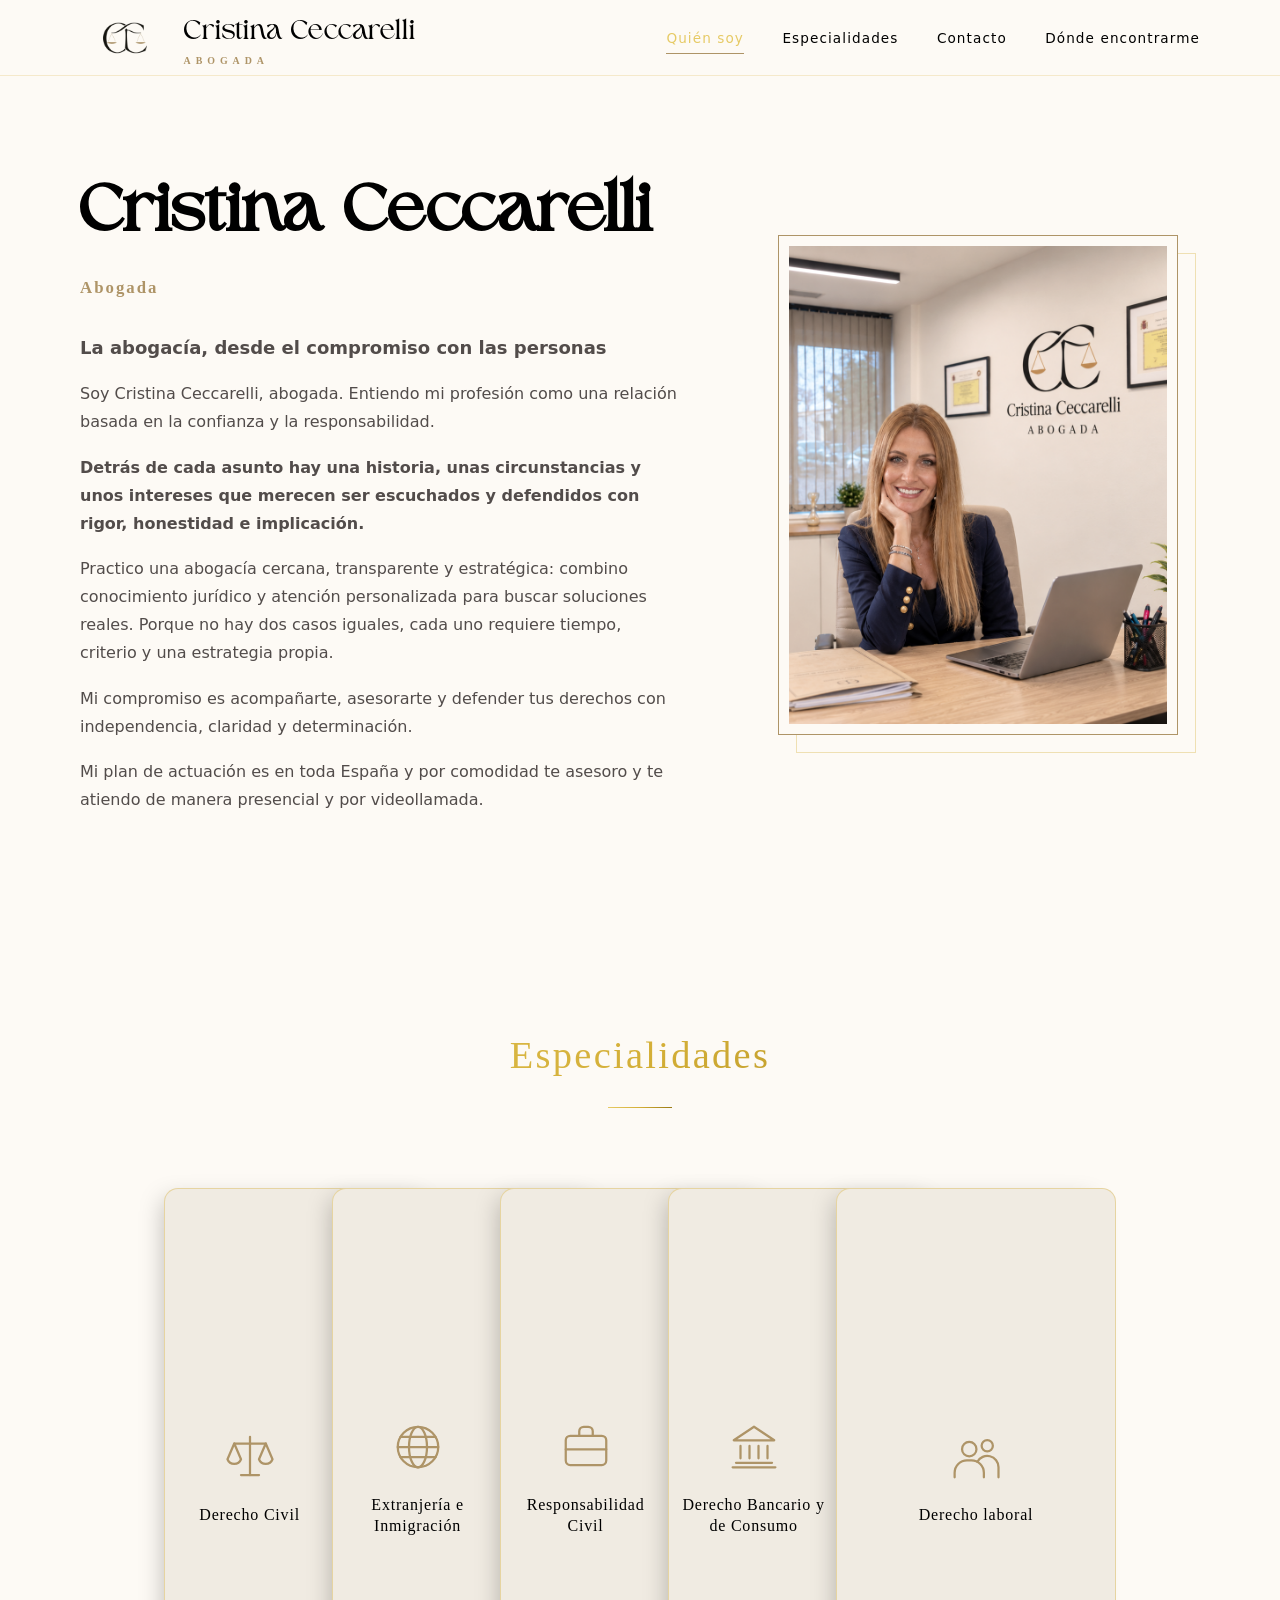
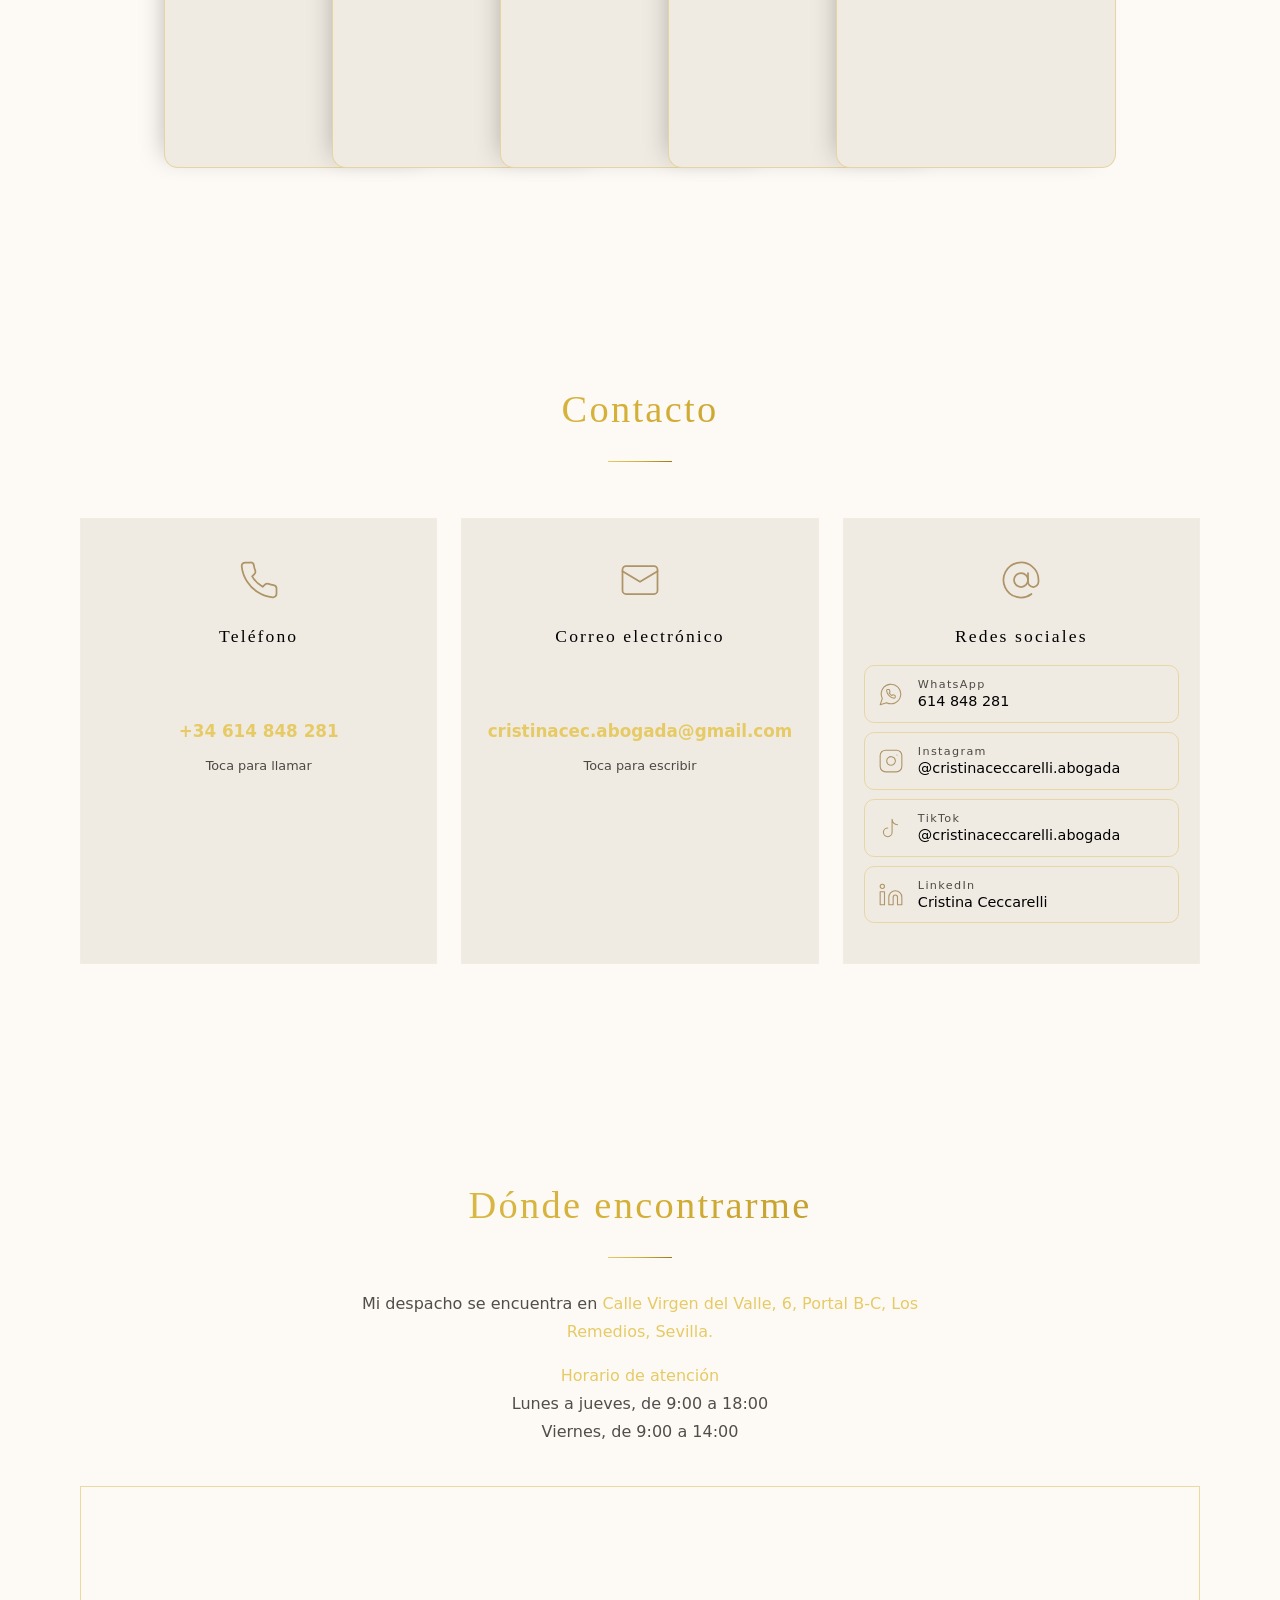
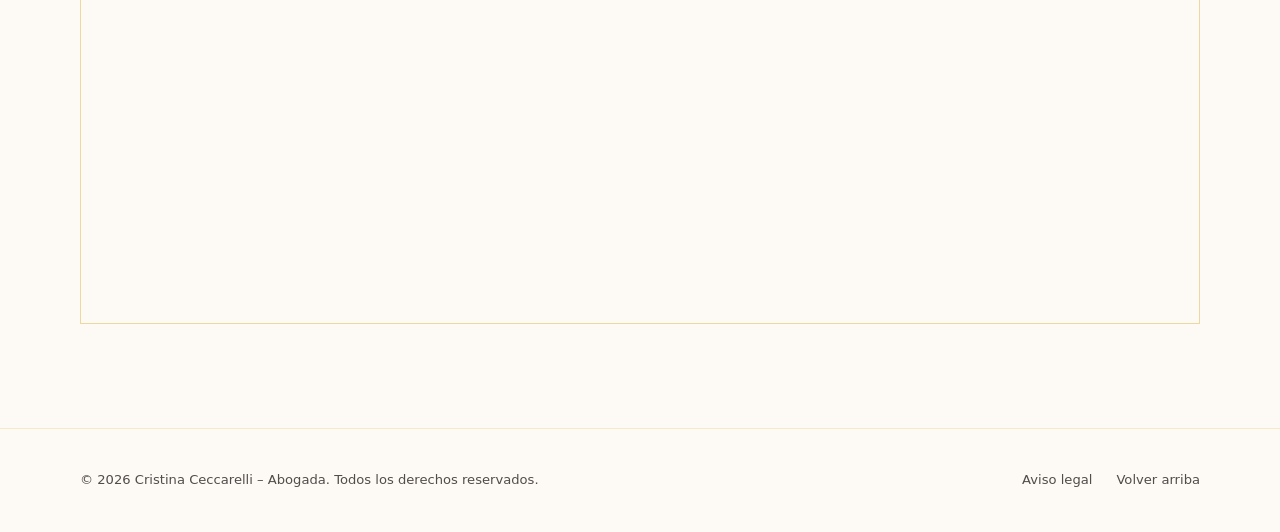
==== index.html @ 21a1201d "Update print statement from 'Hello' to 'Goodbye'" ====
<!DOCTYPE html>
<html lang="es">
<head>
  <meta charset="UTF-8">
  <meta name="viewport" content="width=device-width, initial-scale=1">

  <!-- ==========================================================
       SEGURIDAD
       La CSP va lo primero para que se aplique a todo lo que carga después.
       IMPORTANTE: las etiquetas <meta> solo admiten parte de las protecciones.
       X-Content-Type-Options y X-Frame-Options / frame-ancestors NO funcionan
       como <meta>: se aplican de verdad en el archivo "_headers" (servidor).
       ========================================================== -->
  <meta http-equiv="Content-Security-Policy" content="default-src 'self'; script-src 'self'; style-src 'self' https://fonts.googleapis.com; font-src 'self' https://fonts.gstatic.com; img-src 'self' data:; frame-src https://www.google.com https://maps.google.com; connect-src 'self'; object-src 'none'; base-uri 'self'; form-action 'none'; upgrade-insecure-requests">
  <meta name="referrer" content="strict-origin-when-cross-origin">
  <meta http-equiv="X-Content-Type-Options" content="nosniff"><!-- solo orientativo; el efecto real está en _headers -->

  <!-- ==========================================================
       SEO BÁSICO
       ========================================================== -->
  <title>Abogada en Sevilla (Los Remedios) | Cristina Ceccarelli</title>
  <meta name="description" content="Abogada en Los Remedios, Sevilla. Derecho civil, regulación y despidos. Atención cercana y rigurosa. Pide tu primera consulta por teléfono o correo.">
  <meta name="keywords" content="abogada Sevilla, abogada Los Remedios, abogada despidos Sevilla, abogada derecho civil Sevilla, despido improcedente Sevilla, herencias Sevilla, regulación, Cristina Ceccarelli">
  <meta name="author" content="Cristina Ceccarelli">
  <meta name="robots" content="index, follow, max-image-preview:large, max-snippet:-1">
  <meta name="theme-color" content="#0D0D0D">

  <!-- URL canónica y idioma -->
  <link rel="canonical" href="https://ceccarelliabogada.com/">
  <link rel="alternate" hreflang="es-ES" href="https://ceccarelliabogada.com/">
  <link rel="alternate" hreflang="x-default" href="https://ceccarelliabogada.com/">

  <!-- SEO local (Google los ignora en gran parte, pero otros buscadores los leen) -->
  <meta name="geo.region" content="ES-AN">
  <meta name="geo.placename" content="Sevilla">

  <!-- ==========================================================
       OPEN GRAPH (WhatsApp, Facebook, LinkedIn) Y TWITTER/X
       Imagen recomendada: 1200 x 630 px en /images/og-cristina.jpg
       ========================================================== -->
  <meta property="og:type" content="website">
  <meta property="og:locale" content="es_ES">
  <meta property="og:site_name" content="Cristina Ceccarelli - Abogada">
  <meta property="og:title" content="Cristina Ceccarelli · Abogada en Sevilla">
  <meta property="og:description" content="Derecho civil, regulación y despidos en Los Remedios, Sevilla. Atención cercana y rigurosa.">
  <meta property="og:url" content="https://ceccarelliabogada.com/">
  <meta property="og:image" content="https://ceccarelliabogada.com/images/og-cristina.jpg">
  <meta property="og:image:width" content="1200">
  <meta property="og:image:height" content="630">
  <meta property="og:image:alt" content="Cristina Ceccarelli, abogada en Sevilla">
  <meta name="twitter:card" content="summary_large_image">
  <meta name="twitter:title" content="Cristina Ceccarelli · Abogada en Sevilla">
  <meta name="twitter:description" content="Derecho civil, regulación y despidos en Los Remedios, Sevilla.">
  <meta name="twitter:image" content="https://ceccarelliabogada.com/images/og-cristina.jpg">

  <!-- ==========================================================
       FAVICON (Google pide un icono cuyo tamaño sea múltiplo de 48 px)
       ========================================================== -->
  <link rel="icon" href="/favicon.ico" sizes="48x48">
  <link rel="icon" href="/favicon.svg" type="image/svg+xml">
  <link rel="apple-touch-icon" href="/apple-touch-icon.png">
  <link href="https://fonts.googleapis.com/css2?family=Cinzel:wght@400;500&display=swap" rel="stylesheet">

  <!-- ==========================================================
       DATOS ESTRUCTURADOS SCHEMA.ORG (JSON-LD)
       ✏️ Sustituye los valores marcados con [ ] y revisa teléfono, email y horario.
       Los datos deben coincidir EXACTAMENTE con la web y con Google Business Profile.
       ========================================================== -->
  <script type="application/ld+json">
  {
    "@context": "https://schema.org",
    "@type": ["Attorney", "LegalService"],
    "@id": "https://ceccarelliabogada.com/#abogada",
    "name": "Cristina Ceccarelli - Abogada",
    "alternateName": "Cristina Ceccarelli Abogada",
    "url": "https://ceccarelliabogada.com/",
    "logo": "https://ceccarelliabogada.com/images/logo-balanza.png",
    "image": "https://ceccarelliabogada.com/images/foto-cristina.png",
    "description": "Despacho de abogada en Los Remedios (Sevilla) especializado en derecho civil, regulación y despidos.",
    "telephone": "+34614848281",
    "email": "cristinacec.abogada@gmail.com",
    "address": {
      "@type": "PostalAddress",
      "streetAddress": "Calle Virgen del Valle, 6, Portal B-C",
      "addressLocality": "Sevilla",
      "addressRegion": "Andalucía",
      "postalCode": "41011",
      "addressCountry": "ES"
    },
    "hasMap": "https://www.google.com/maps?q=Los+Remedios,+Sevilla,+Espa%C3%B1a",
    "areaServed": [
      { "@type": "City", "name": "Sevilla" },
      { "@type": "AdministrativeArea", "name": "Provincia de Sevilla" }
    ],
    "availableLanguage": ["es"],
    "knowsAbout": ["Derecho civil", "Regulación", "Despidos"],
    "openingHoursSpecification": [
  {
    "@type": "OpeningHoursSpecification",
    "dayOfWeek": [
      "Monday", "Tuesday", "Wednesday", "Thursday"
    ],
    "opens": "09:00",
    "closes": "18:00"
  },
  {
    "@type": "OpeningHoursSpecification",
    "dayOfWeek": "Friday",
    "opens": "09:00",
    "closes": "14:00"
  }
],
    "hasOfferCatalog": {
      "@type": "OfferCatalog",
      "name": "Áreas de práctica",
      "itemListElement": [
        {
          "@type": "Offer",
          "itemOffered": {
            "@type": "Service",
            "name": "Derecho civil",
            "description": "Contratos, herencias y testamentos, arrendamientos, reclamación de deudas, comunidades de propietarios y responsabilidad civil."
          }
        },
        {
          "@type": "Offer",
          "itemOffered": {
            "@type": "Service",
            "name": "Regulación",
            "description": "Cumplimiento normativo, protección de datos, licencias y autorizaciones, recursos contra sanciones y procedimientos administrativos."
          }
        },
        {
          "@type": "Offer",
          "itemOffered": {
            "@type": "Service",
            "name": "Despidos",
            "description": "Revisión de cartas de despido, despidos improcedentes, nulos y objetivos, cálculo de indemnizaciones y defensa ante el juzgado de lo social."
          }
        }
      ]
    }
  }
  </script>

  <!-- ==========================================================
       FUENTES Y ESTILOS
       ========================================================== -->
  <link rel="preconnect" href="https://fonts.googleapis.com">
  <link rel="preconnect" href="https://fonts.gstatic.com" crossorigin>
  <link href="https://fonts.googleapis.com/css2?family=Cinzel:wght@500;600&family=Great+Vibes&family=Montserrat:wght@300;400;500;600&display=swap" rel="stylesheet">
  <link rel="stylesheet" href="styles.css">
</head>

<body>

  <!-- ==========================================================
       HEADER / NAVEGACIÓN
       ========================================================== -->
  <header class="site-header">
    <div class="container header-inner">
      <a href="#quien-soy" class="brand" aria-label="Cristina Ceccarelli, abogada. Ir al inicio">
        <!-- LOGO: sustituye images/logo-balanza.png por tu archivo -->
        <img class="brand-logo" src="images/logo-balanza.png" alt="">
        <span class="brand-text">
          <span class="brand-name">Cristina Ceccarelli</span>
          <span class="brand-role">ABOGADA</span>
        </span>
      </a>

      <button class="nav-toggle" id="navToggle" aria-label="Abrir menú" aria-expanded="false" aria-controls="mainNav">
        <span></span><span></span><span></span>
      </button>

      <nav class="main-nav" id="mainNav" aria-label="Navegación principal">
        <ul class="nav-list">
          <li><a href="#quien-soy">Quién soy</a></li>
          <li><a href="#especialidades">Especialidades</a></li>
          <li><a href="#contacto">Contacto</a></li>
          <li><a href="#donde-encontrarme">Dónde encontrarme</a></li>
        </ul>
      </nav>
    </div>
  </header>

  <main>

    <!-- ==========================================================
        SECCIÓN 1 · QUIÉN SOY
        Edita los textos dentro de los <p>.
        ========================================================== -->
    <section id="quien-soy">
      <div class="container about-grid">
        <div class="about-text">
          <h1 class="signature-title">Cristina Ceccarelli</h1>
          <p class="lead">Abogada </p>

          <!-- ✏️ TEXTO DE PRESENTACIÓN (editable) -->
          <p>
        <p class="about-subtitle">
            La abogacía, desde el compromiso con las personas
        </p>
          <p>
        Soy Cristina Ceccarelli, abogada. Entiendo mi profesión como una relación basada en la confianza y la responsabilidad.
          </p>
          <p>
          <b><b>Detrás de cada asunto hay una historia, unas circunstancias y unos intereses que merecen ser escuchados y defendidos con rigor, honestidad e implicación.</b></b>
          </p>
          <p>
          Practico una abogacía cercana, transparente y estratégica: combino conocimiento jurídico y
          atención personalizada para buscar soluciones reales. Porque no hay dos casos iguales, cada uno requiere tiempo, criterio y una estrategia propia.
          </p>
          <p>
          Mi compromiso es acompañarte, asesorarte y defender tus derechos con independencia, claridad y determinación.
          </p>
          <p>
           Mi plan de actuación es en toda España y por comodidad te asesoro y te atiendo de manera presencial y por videollamada.
          </p>
        </div>

        <div class="about-photo">
          <div class="photo-frame">
            <!-- FOTO: sustituye images/foto-cristina.png por tu archivo -->
            <img src="images/foto-cristina.png" alt="Retrato de Cristina Ceccarelli, abogada">
          </div>
        </div>
      </div>
    </section>

    <!-- ==========================================================
SECCIÓN 2 · ESPECIALIDADES
Cada <div class="flip-card"> es una tarjeta.
Frente: título. Reverso: texto explicativo (editable).
========================================================== -->
    <section id="especialidades">
      <div class="container">
        <h2 class="section-title">Especialidades</h2>

        <div class="cards-grid">

          <!-- Tarjeta 1: DERECHO CIVIL -->
          <div class="flip-card" role="button" tabindex="0" aria-label="Derecho Civil y contractual. Pulsa para ver más información">
            <span class="flip-inner">
              <span class="flip-face flip-front">
                <!-- Icono: balanza -->
                <svg class="icon" viewBox="0 0 24 24" fill="none" stroke="currentColor" stroke-width="1" stroke-linecap="round" stroke-linejoin="round" aria-hidden="true">
                  <path d="M12 3v17"/>
                  <path d="M8 20h8"/>
                  <path d="M5 6h14"/>
                  <path d="M5 6 2 13a3.2 3.2 0 0 0 6 0z"/>
                  <path d="M19 6l-3 7a3.2 3.2 0 0 0 6 0z"/>
                </svg>
                <h3>Derecho Civil</h3>
                <span class="hint">Toca para ver más</span>
              </span>
              <span class="flip-face flip-back">
                <h3>Derecho civil y contractual</h3>
                <!-- ✏️ Texto editable -->
                <ul>
                  <li>Arrendamientos urbanos.</li>
                  <li>Reclamaciones de cantidad.</li>
                  <li>Incumplimientos contractuales.</li>
                  <li>Resolución y rescisión de contratos.</li>
                  <li>Negociación y resolución extrajudicial de conflictos.</li>
                  <li>Procedimientos judiciales civiles.</li>
                  <li>Sucesiones y herencias.</li>

                </ul>
              </span>
            </span>
          </div>

          <!-- Tarjeta 2: Derecho de Extranjería e Inmigración -->
          <div class="flip-card" role="button" tabindex="0" aria-label="Extranjería e Inmigración. Pulsa para ver más información">
            <span class="flip-inner">
              <span class="flip-face flip-front">
                <!-- Icono: globo del mundo -->
                <svg class="icon" viewBox="0 0 24 24" fill="none" stroke="currentColor" stroke-width="1" stroke-linecap="round" stroke-linejoin="round" aria-hidden="true">
                  <circle cx="12" cy="12" r="9"/>
                  <path d="M3 12h18"/>
                  <ellipse cx="12" cy="12" rx="4" ry="9"/>
                  <path d="M4.2 7.5h15.6"/><path d="M4.2 16.5h15.6"/>
                </svg>
                <h3>Extranjería e Inmigración</h3>
                <span class="hint">Toca para ver más</span>
              </span>
              <span class="flip-face flip-back">
                <h3>Extranjería e Inmigración</h3>
                <!-- ✏️ Texto editable -->
                <ul>
                  <li>Autorizaciones de residencia y trabajo.</li>
                  <li>Regularizaciones extraordinarias.</li>
                  <li>Arraigo social, sociolaboral y socioformativo.</li>
                  <li>Residencia de familiares de ciudadanos españoles.</li>
                  <li>Nacionalidad española.</li>
                  <li>Visados y estancias por estudios.</li>
                  <li>Residencia no lucrativa.</li>
                  <li>Nómadas digitales y profesionales altamente cualificados.</li>
                  <li>Recursos y procedimientos administrativos de extranjería.</li>
                </ul>
              </span>
            </span>
          </div>

          <!-- Tarjeta 3: 3. Responsabilidad Civil, Accidentes e Indemnizaciones -->
          <div class="flip-card" role="button" tabindex="0" aria-label="Responsabilidad Civil. Pulsa para ver más información">
            <span class="flip-inner">
              <span class="flip-face flip-front">
                <!-- Icono: maletín -->
                <svg class="icon" viewBox="0 0 24 24" fill="none" stroke="currentColor" stroke-width="1" stroke-linecap="round" stroke-linejoin="round" aria-hidden="true">
                  <rect x="3" y="7" width="18" height="13" rx="2"/>
                  <path d="M9 7V5a2 2 0 0 1 2-2h2a2 2 0 0 1 2 2v2"/><path d="M3 13h18"/>
                </svg>
                <h3>Responsabilidad Civil</h3>
                <span class="hint">Toca para ver más</span>
              </span>
              <span class="flip-face flip-back">
                <h3>Responsabilidad Civil</h3>
                <!-- ✏️ Texto editable -->
                <ul>
                  <li>Accidentes de tráfico.</li>
                  <li>Negligencias médicas.</li>
                  <li>Reclamaciones frente a compañías aseguradoras.</li>
                  <li>Indemnizaciones por lesiones temporales y secuelas.</li>
                  <li>Reclamaciones por daños y perjuicios.</li>
                  <li>Negociación con aseguradoras y procedimientos judiciales.</li>
                </ul>
              </span>
            </span>
          </div>

                    <!-- Tarjeta 4: Derecho Bancario y de Consumo -->
          <div class="flip-card" role="button" tabindex="0" aria-label="Derecho Bancario y de Consumo. Pulsa para ver más información">
            <span class="flip-inner">
              <span class="flip-face flip-front">
                <!-- Icono: parlamento -->
                <svg class="icon" viewBox="0 0 24 24" fill="none" stroke="currentColor" stroke-width="1" stroke-linecap="round" stroke-linejoin="round" aria-hidden="true">
                  <path d="M3 9l9-6 9 6z"/>
                  <path d="M6 11.5V17"/><path d="M10 11.5V17"/><path d="M14 11.5V17"/><path d="M18 11.5V17"/>
                  <path d="M4 19h16"/><path d="M2.5 21h19"/>
                </svg>
                <h3>Derecho Bancario y de Consumo</h3>
                <span class="hint">Toca para ver más</span>
              </span>
              <span class="flip-face flip-back">
                <h3>Derecho Bancario y de Consumo</h3>
                <!-- ✏️ Texto editable -->
                <ul>
                  <li>Cláusulas abusivas.</li>
                  <li>Cláusulas suelo.</li>
                  <li>Gastos hipotecarios.</li>
                  <li>Reclamaciones frente a entidades financieras.</li>
                  <li>Defensa de consumidores y usuarios.</li>
                  <li>Reclamaciones por productos y servicios bancarios.</li>
                </ul>
              </span>
            </span>
          </div>

                    <!-- Tarjeta 5: Derecho laboral -->
          <div class="flip-card" role="button" tabindex="0" aria-label="Derecho laboral. Pulsa para ver más información">
            <span class="flip-inner">
              <span class="flip-face flip-front">
                <!-- Icono: dos personas, una tras otra -->
                <svg class="icon" viewBox="0 0 24 24" fill="none" stroke="currentColor" stroke-width="1" stroke-linecap="round" stroke-linejoin="round" aria-hidden="true">
                  <circle cx="9" cy="8.5" r="3.2"/>
                  <path d="M2.5 21v-2a5.5 5.5 0 0 1 5.5-5.5h2a5.5 5.5 0 0 1 5.5 5.5v2"/>
                  <circle cx="17" cy="7" r="2.5"/>
                  <path d="M12.6 14.15A5 5 0 0 1 22 16.5V21"/>
                </svg>
                <h3>Derecho laboral</h3>
                <span class="hint">Toca para ver más</span>
              </span>
              <span class="flip-face flip-back">
                <h3>Derecho laboral</h3>
                <!-- ✏️ Texto editable -->
                <ul>
                <li>Despidos y extinciones contractuales.</li>
                <li>Reclamaciones de cantidad.</li>
                <li>Derechos y condiciones laborales.</li>
                <li>Conciliaciones y procedimientos judiciales laborales.</li>
                <li>Asesoramiento a trabajadores.</li>
                </ul>
              </span>
            </span>
          </div>

        </div>
      </div>
    </section>

    <!-- ==========================================================
        SECCIÓN 3 · CONTACTO
        ✏️ Cambia el teléfono en href="tel:..." y en el texto visible.
        ✏️ Cambia el correo en href="mailto:..." y en el texto visible.
        ✏️ Redes sociales: WhatsApp (wa.me/34 + número sin espacios), Instagram y LinkedIn.
        ========================================================== -->
    <section id="contacto">
      <div class="container">
        <h2 class="section-title">Contacto</h2>

        <div class="contact-grid">

          <a class="contact-card" href="tel:+34614848281">
            <svg class="icon" viewBox="0 0 24 24" fill="none" stroke="currentColor" stroke-width="1" stroke-linecap="round" stroke-linejoin="round" aria-hidden="true">
              <path d="M22 16.92v3a2 2 0 0 1-2.18 2 19.79 19.79 0 0 1-8.63-3.07 19.5 19.5 0 0 1-6-6 19.79 19.79 0 0 1-3.07-8.67A2 2 0 0 1 4.11 2h3a2 2 0 0 1 2 1.72c.13.96.36 1.9.7 2.81a2 2 0 0 1-.45 2.11L8.09 9.91a16 16 0 0 0 6 6l1.27-1.27a2 2 0 0 1 2.11-.45c.91.34 1.85.57 2.81.7A2 2 0 0 1 22 16.92z"/>
            </svg>
            <h3>Teléfono</h3>
            <br><br><span class="value"><b>+34 614 848 281</b></span>
            <span class="note">Toca para llamar</span>
          </a>

          <a class="contact-card" href="mailto:cristinacec.abogada@gmail.com">
            <svg class="icon" viewBox="0 0 24 24" fill="none" stroke="currentColor" stroke-width="1" stroke-linecap="round" stroke-linejoin="round" aria-hidden="true">
              <rect x="2" y="4" width="20" height="16" rx="2"/>
              <path d="m22 7-10 6L2 7"/>
            </svg>
            <h3>Correo electrónico</h3>
            <br><br><span class="value"><b><caption></caption>cristinacec.abogada@gmail.com</b></span>
            <span class="note">Toca para escribir</span>
          </a>

          <!-- Tarjeta 3: REDES SOCIALES (no es un <a> porque contiene varios enlaces) -->
          <div class="contact-card contact-card--social">
            <svg class="icon" viewBox="0 0 24 24" fill="none" stroke="currentColor" stroke-width="1" stroke-linecap="round" stroke-linejoin="round" aria-hidden="true">
              <circle cx="12" cy="12" r="4"/>
              <path d="M16 8v5a3 3 0 0 0 6 0v-1a10 10 0 1 0-4 8"/>
            </svg>
            <h3>Redes sociales</h3>

            <ul class="social-list">
              <!-- WhatsApp: abre la conversación directamente. ✏️ wa.me/34 + teléfono sin espacios ni signos -->
              <li>
                <a class="social-link" href="https://wa.me/34614848281" target="_blank" rel="noopener noreferrer" aria-label="WhatsApp: abrir conversación con el 614 848 281">
                  <svg viewBox="0 0 24 24" fill="none" stroke="currentColor" stroke-width="1" stroke-linecap="round" stroke-linejoin="round" aria-hidden="true">
                    <path d="M7.9 20A9 9 0 1 0 4 16.1L2 22Z"/>
                    <path transform="translate(7.1 7.1) scale(.4)" stroke-width="2.4" d="M22 16.92v3a2 2 0 0 1-2.18 2 19.79 19.79 0 0 1-8.63-3.07 19.5 19.5 0 0 1-6-6 19.79 19.79 0 0 1-3.07-8.67A2 2 0 0 1 4.11 2h3a2 2 0 0 1 2 1.72c.13.96.36 1.9.7 2.81a2 2 0 0 1-.45 2.11L8.09 9.91a16 16 0 0 0 6 6l1.27-1.27a2 2 0 0 1 2.11-.45c.91.34 1.85.57 2.81.7A2 2 0 0 1 22 16.92z"/>
                  </svg>
                  <span class="social-text">
                    <span class="social-name">WhatsApp</span>
                    <span class="social-handle">614 848 281</span>
                  </span>
                </a>
              </li>

              <!-- Instagram. ✏️ Cambia el usuario en el enlace y en el texto -->
              <li>
                <a class="social-link" href="https://www.instagram.com/ceccarelli.legal/" target="_blank" rel="noopener noreferrer" aria-label="Instagram: @ceccarelli.legal">
                  <svg viewBox="0 0 24 24" fill="none" stroke="currentColor" stroke-width="1" stroke-linecap="round" stroke-linejoin="round" aria-hidden="true">
                    <rect width="20" height="20" x="2" y="2" rx="5" ry="5"/>
                    <path d="M16 11.37A4 4 0 1 1 12.63 8 4 4 0 0 1 16 11.37z"/>
                    <path d="M17.5 6.5h.01"/>
                  </svg>
                  <span class="social-text">
                    <span class="social-name">Instagram</span>
                    <span class="social-handle">@cristinaceccarelli.abogada</span>
                  </span>
                </a>
              </li>
<!-- Tik Tok. ✏️ Cambia el usuario en el enlace y en el texto -->
              <li>
                <a class="social-link" href="https://tiktok.com/@ceccarelli.legal" target="_blank" rel="noopener noreferrer" aria-label="TikTok: @ceccarelli.legal">
                  <svg viewBox="0 0 24 24" fill="none" stroke="currentColor" stroke-width="1" stroke-linecap="round" stroke-linejoin="round" aria-hidden="true">
                    <path d="M9 12a4 4 0 1 0 4 4V4a5 5 0 0 0 5 5" />
                  </svg>
                  <span class="social-text">
                    <span class="social-name">TikTok</span>
                    <span class="social-handle">@cristinaceccarelli.abogada</span>
                  </span>
                </a>
              </li>



              <!-- LinkedIn. ✏️ Cambia la URL de tu perfil si hace falta -->
              <li>
                <a class="social-link" href="https://www.linkedin.com/in/cristina-ceccarelli-412370138/" target="_blank" rel="noopener noreferrer" aria-label="LinkedIn: perfil de Cristina Ceccarelli">
                  <svg viewBox="0 0 24 24" fill="none" stroke="currentColor" stroke-width="1" stroke-linecap="round" stroke-linejoin="round" aria-hidden="true">
                    <path d="M16 8a6 6 0 0 1 6 6v7h-4v-7a2 2 0 0 0-2-2 2 2 0 0 0-2 2v7h-4v-7a6 6 0 0 1 6-6z"/>
                    <rect width="4" height="12" x="2" y="9"/>
                    <circle cx="4" cy="4" r="2"/>
                  </svg>
                  <span class="social-text">
                    <span class="social-name">LinkedIn</span>
                    <span class="social-handle">Cristina Ceccarelli</span>
                  </span>
                </a>
              </li>
            </ul>
          </div>

        </div>
      </div>
    </section>

    <!-- ==========================================================
         SECCIÓN 4 · DÓNDE ENCONTRARME
         ✏️ Para cambiar el mapa: en Google Maps busca tu dirección exacta,
            pulsa Compartir > Insertar un mapa y copia el nuevo src del iframe.
         ========================================================== -->
    <section id="donde-encontrarme">
      <div class="container">
        <h2 class="section-title">Dónde encontrarme</h2>

        <p class="location-info">
    Mi despacho se encuentra en
    <strong>Calle Virgen del Valle, 6, Portal B-C,
    Los Remedios, Sevilla.</strong>
</p>
        <p class="location-info">
          <strong>Horario de atención</strong><br>
          Lunes a jueves, de 9:00 a 18:00<br>
          Viernes, de 9:00 a 14:00
        </p>

        <div class="map-frame">
          <iframe
            title="Mapa de Los Remedios, Sevilla"
            src="https://www.google.com/maps?q=Calle+Virgen+del+Valle,+6,+Los+Remedios,+Sevilla&output=embed"
            loading="lazy"
            allowfullscreen
            referrerpolicy="no-referrer-when-downgrade"></iframe>
        </div>
      </div>
    </section>

  </main>

  <!-- ==========================================================
       FOOTER
       ========================================================== -->
  <footer class="site-footer">
    <div class="container footer-inner">
      <p>&copy; <span id="year">2026</span> Cristina Ceccarelli – Abogada. Todos los derechos reservados.</p>
      <ul class="footer-links">
        <li><button class="link-btn" id="openLegal" type="button">Aviso legal</button></li>
        <li><a href="#quien-soy">Volver arriba</a></li>
      </ul>
    </div>
  </footer>

  <!-- ✏️ AVISO LEGAL (edita con tus datos reales) -->
<!-- AVISO LEGAL. Antes de publicar, busca "[[" en todo el repo: cada hueco marcado así hay que completarlo o borrarlo. -->
<dialog id="legalDialog" aria-labelledby="legalTitle">
  <h2 id="legalTitle">Aviso legal</h2>
  <p><em>Última actualización: 24 de noviembre de 2026</em></p>

  <h3>1. Datos identificativos del titular</h3>
  <p>En cumplimiento del artículo 10 de la Ley 34/2002, de 11 de julio, de Servicios de la Sociedad de la Información y de Comercio Electrónico (LSSI-CE), se informa de que el sitio web https://ceccarelliabogada.com (en adelante, «el Sitio Web») es titularidad de:</p>
  <ul>
    <li><strong>Titular:</strong> Cristina Ceccarelli Malucelli</li>
    <li><strong>NIF/DNI:</strong> 60816901W</li>
    <li><strong>Domicilio profesional:</strong> C/ Virgen del Valle, nº 6, B-C, Sevilla (España)</li>
    <li><strong>Teléfono:</strong> 614 848 281</li>
    <li><strong>Correo electrónico:</strong> cristinacec.abogada@gmail.com</li>
    <li><strong>Actividad:</strong> ejercicio de la abogacía y prestación de servicios jurídicos.</li>
  </ul>

  <h3>2. Datos profesionales</h3>
  <p>De conformidad con el artículo 10.1.e) de la LSSI-CE, se informa de que:</p>
  <ul>
    <li>La titular es abogada ejerciente, colegiada en el Ilustre Colegio de Abogados de Sevilla con el número 16574.</li>
    <li>Titulación académica: Graduada en derecho, titulación expedida en España por Universidad de Sevilla. Master en abogacía, titulación expedida en España.</li>
    <li>Normas profesionales aplicables: Real Decreto 135/2021, de 2 de marzo, por el que se aprueba el Estatuto General de la Abogacía Española; Código Deontológico de la Abogacía Española; normas deontológicas y estatutarias del Ilustre Colegio de Abogados de Sevilla; y Ley Orgánica 6/1985, de 1 de julio, del Poder Judicial. Dichas normas pueden consultarse en la web del Consejo General de la Abogacía Española (<a href="https://www.abogacia.es" target="_blank" rel="noopener noreferrer">abogacia.es</a>) y en la del Colegio.</li>
  </ul>

  <h3>3. Objeto y ámbito de aplicación</h3>
  <p>El presente Aviso Legal regula el acceso, la navegación y el uso del Sitio Web. El acceso al Sitio Web es gratuito y atribuye la condición de persona usuaria, lo que implica la aceptación plena y sin reservas de las presentes condiciones. Si la persona usuaria no está de acuerdo con ellas, debe abstenerse de utilizar el Sitio Web.</p>
  <p>La titular puede modificar en cualquier momento el contenido del Sitio Web y este Aviso Legal. Las modificaciones serán aplicables desde su publicación.</p>

  <h3>4. Carácter informativo de los contenidos</h3>
  <p>Los contenidos del Sitio Web tienen carácter exclusivamente informativo y divulgativo. No constituyen asesoramiento jurídico ni crean, por sí solos, una relación abogado-cliente. El derecho es cambiante y cada caso presenta circunstancias propias, por lo que la información publicada no debe utilizarse como sustituto de una consulta profesional individualizada.</p>
  <p>La relación profesional con la titular solo nace cuando se formaliza expresamente, mediante la aceptación del encargo profesional y, en su caso, la correspondiente hoja de encargo.</p>
  <p>La información publicada sobre servicios o ámbitos de actuación no supone garantía ni promesa de resultado alguno, conforme a las normas deontológicas de la abogacía.</p>

  <h3>5. Comunicaciones y secreto profesional</h3>
  <p>La titular está sujeta al deber de secreto profesional. No obstante, se recomienda no enviar información confidencial, documentación sensible o datos de terceros por correo electrónico, mensajería (por ejemplo, WhatsApp) o redes sociales antes de haber formalizado el encargo profesional, ya que dichas comunicaciones no garantizan el mismo nivel de confidencialidad que una relación profesional ya constituida.</p>
  <p>Las consultas recibidas a través de los medios de contacto del Sitio Web serán atendidas con la mayor diligencia posible, sin que su envío implique la aceptación de un encargo.</p>

  <h3>6. Condiciones de uso</h3>
  <p>La persona usuaria se compromete a hacer un uso adecuado del Sitio Web y de sus contenidos, conforme a la ley, la buena fe, la moral y el orden público. En particular, se obliga a:</p>
  <ul>
    <li>No utilizar el Sitio Web con fines ilícitos o lesivos de derechos o intereses de terceros.</li>
    <li>No introducir ni difundir virus informáticos o cualquier otro sistema que pueda dañar o inutilizar el Sitio Web, sus equipos o los de terceros.</li>
    <li>No intentar acceder a áreas restringidas, ni vulnerar o eludir las medidas de seguridad del Sitio Web.</li>
    <li>No suplantar la identidad de otras personas ni facilitar datos falsos, inexactos o de terceros sin legitimación.</li>
    <li>No realizar un uso masivo, automatizado o fraudulento del Sitio Web (extracción sistemática de datos, scraping, etc.) sin autorización previa y por escrito.</li>
  </ul>

  <h3>7. Propiedad intelectual e industrial</h3>
  <p>Todos los contenidos del Sitio Web (textos, imágenes, logotipos, diseño gráfico, estructura, código fuente, nombres comerciales, marcas y demás elementos) son titularidad de Cristina Ceccarelli Malucelli o de terceros que han autorizado su uso, y están protegidos por el Real Decreto Legislativo 1/1996, de 12 de abril, por el que se aprueba el Texto Refundido de la Ley de Propiedad Intelectual, y por la normativa sobre propiedad industrial.</p>
  <p>Queda prohibida su reproducción, distribución, comunicación pública, transformación o cualquier otra forma de explotación, total o parcial, sin autorización expresa y por escrito de la titular. Se permite el uso estrictamente personal y la cita de fragmentos con indicación clara de la fuente y enlace al Sitio Web, dentro de los límites legales.</p>
  <p>Si la persona usuaria considera que algún contenido vulnera derechos de propiedad intelectual o industrial, puede comunicarlo a través de los datos de contacto indicados en el apartado 1.</p>

  <h3>8. Exclusión de responsabilidad</h3>
  <p>La titular realiza sus mejores esfuerzos para que la información del Sitio Web sea exacta y esté actualizada, pero no garantiza la ausencia de errores ni que se encuentre permanentemente al día. En consecuencia, la titular no se hace responsable de:</p>
  <ul>
    <li>Las decisiones que se adopten basándose exclusivamente en la información del Sitio Web.</li>
    <li>La disponibilidad continuada del Sitio Web ni de la ausencia de interrupciones, errores o fallos técnicos, ni de virus u otros elementos dañinos ajenos a su control.</li>
    <li>Los daños derivados de un uso indebido del Sitio Web por parte de la persona usuaria o de terceros.</li>
    <li>Los contenidos, servicios o políticas de sitios web de terceros a los que se pueda acceder mediante enlaces.</li>
  </ul>
  <p>Nada de lo anterior limita la responsabilidad que corresponda a la titular conforme a la ley y a las normas profesionales en el marco de una relación profesional formalizada.</p>

  <h3>9. Enlaces a sitios de terceros</h3>
  <p>El Sitio Web puede contener enlaces a páginas externas con fines informativos. La titular no controla ni respalda su contenido, y no asume responsabilidad alguna sobre ellos. Si se tiene conocimiento de que un enlace remite a contenidos ilícitos, se ruega comunicarlo para proceder a su retirada.</p>
  <p>Quien desee establecer un enlace al Sitio Web deberá hacerlo a la página principal o a contenidos concretos de forma que no induzca a error sobre su procedencia, sin sugerir relación, patrocinio o respaldo de la titular, y sin incluir contenidos ilícitos, denigratorios o contrarios a la ley.</p>

  <h3>10. Protección de datos personales</h3>
  <p>El tratamiento de los datos personales que se faciliten a través del Sitio Web o de los medios de contacto indicados se rige por la <a href="politica-privacidad.html">Política de Privacidad</a>, conforme al Reglamento (UE) 2016/679 (RGPD) y la Ley Orgánica 3/2018, de 5 de diciembre, de Protección de Datos Personales y garantía de los derechos digitales (LOPDGDD).</p>
  <p>El uso de cookies y tecnologías similares se rige por la <a href="politica-cookies.html">Política de Cookies</a>.</p>

  <h3>11. Comunicaciones comerciales</h3>
  <p>La titular no enviará comunicaciones comerciales por vía electrónica que no hayan sido previamente solicitadas o expresamente autorizadas, conforme al artículo 21 de la LSSI-CE.</p>

  <h3>12. Reclamaciones</h3>
  <p>La titular dispone de hojas de reclamaciones a disposición de las personas consumidoras y usuarias. Asimismo, las quejas sobre la actuación profesional pueden dirigirse al Ilustre Colegio de Abogados de Sevilla, como corporación competente en materia deontológica y disciplinaria.</p>
  <p>Para cualquier duda, sugerencia o reclamación relacionada con el Sitio Web, puede contactarse con la titular en los datos del apartado 1.</p>

  <h3>13. Legislación aplicable y jurisdicción</h3>
  <p>El presente Aviso Legal se rige por la legislación española. Para la resolución de cualquier controversia relacionada con el Sitio Web, las partes se someten a los Juzgados y Tribunales de Sevilla, salvo que la normativa aplicable establezca otro fuero imperativo, como ocurre con las personas consumidoras y usuarias, que podrán acudir a los juzgados de su domicilio.</p>

  <h3>14. Nulidad parcial</h3>
  <p>Si alguna de las cláusulas de este Aviso Legal fuera declarada nula o inaplicable, en todo o en parte, dicha nulidad no afectará a la validez del resto, que seguirá plenamente vigente.</p>

  <button type="button" id="closeLegal">Cerrar</button>
</dialog>

  <script src="script.js" defer></script>
</body>
</html>
---- styles.css ----
@font-face {
  font-family: 'Cinzel Local';
  src: url('fonts/Cinzel-Regular.ttf') format('truetype');
  font-weight: 400;
  font-style: normal;
  font-display: swap;
}

/* ============================================================
   styles.css · Cristina Ceccarelli – Abogada · abogadacristinac.com
   Los colores y fuentes se editan en el bloque :root (sección 2).
   ============================================================ */

/* ==========================================================
   1. TIPOGRAFÍA DE FIRMA
   Si el archivo .ttf no existe, el navegador usa 'Great Vibes'.
   ========================================================== */
@font-face {
  font-family: 'Higuen Serif';
  src: url('fonts/Higuen Serif.otf') format('truetype');
  font-weight: normal;
  font-style: normal;
  font-display: swap;
}

/* ==========================================================
   2. VARIABLES DE DISEÑO (edita colores y fuentes aquí)
   ========================================================== */
:root {
  --bg: #fdfaf5;
  --bg-alt: #fdfaf5;
  --card: #F0EBE2;
  --text: #000000;
  --text-soft: rgba(15, 9, 9, 0.72);
  --gold: #ae9467;
  --gold-light: #E6CA65;
  --gold-dark: #997A15;
  --gold-gradient: linear-gradient(135deg, #E6CA65 0%, #D4AF37 50%, #997A15 100%);

  --font-signature: 'Brittany Signature', 'Great Vibes', 'Alex Brush', cursive;
  --font-title: 'Cinzel', 'Times New Roman', serif;
  --font-body: 'Montserrat', system-ui, -apple-system, 'Segoe UI', sans-serif;

  --header-h: 76px;
  --max-w: 1120px;
}

/* ==========================================================
   3. BASE
   ========================================================== */
*, *::before, *::after { box-sizing: border-box; }
html { scroll-behavior: smooth; -webkit-text-size-adjust: 100%; }
body {
  margin: 0;
  background: var(--bg);
  color: var(--text);
  font-family: var(--font-body);
  font-weight: 300;
  font-size: 1rem;
  line-height: 1.75;
}
img { max-width: 100%; display: block; }
a { color: inherit; text-decoration: none; }
h1, h2, h3, p { margin: 0; }
:focus-visible { outline: 2px solid var(--gold-light); outline-offset: 3px; }

.container { width: min(100% - 2.5rem, var(--max-w)); margin-inline: auto; }
section { padding: 6.5rem 0; scroll-margin-top: var(--header-h); }
section:nth-of-type(even) { background: var(--bg-alt); }

.section-title {
  font-family: var(--font-title);
  font-weight: 500;
  font-size: clamp(1.7rem, 3.4vw, 2.4rem);
  letter-spacing: .06em;
  text-align: center;
  background: var(--gold-gradient);
  -webkit-background-clip: text;
  background-clip: text;
  color: transparent;
}
.section-title::after {
  content: "";
  display: block;
  width: 64px; height: 1px;
  margin: 1.1rem auto 3.5rem;
  background: var(--gold-gradient);
}

/* ==========================================================
   4. HEADER / NAVEGACIÓN
   ========================================================== */
.site-header {
  position: fixed; inset: 0 0 auto 0;
  height: var(--header-h);
  z-index: 100;
  background: #fdfaf5;
  backdrop-filter: blur(10px);
  -webkit-backdrop-filter: blur(10px);
  border-bottom: 1px solid rgba(212, 175, 55, .22);
}
.header-inner {
  height: 100%;
  display: flex; align-items: center; justify-content: space-between;
  gap: 1rem;
}
.brand { display: flex; align-items: center; gap: .85rem; }
.brand-logo { height: 90px; width: auto; }
.brand-text { display: flex; flex-direction: column; line-height: 1; }
.brand-name {
  font-family: 'Higuen Serif';
  font-size: 1.7rem;
  line-height: 1.25;
  color: var(--text);              /* nombre en negro */
  padding: .25em .3em .2em .3em;
  margin-left: -.3em;
}
.brand-role {
  font-family: 'Cinzel Local', 'Cinzel', serif;
  font-size: .62rem;
  font-weight: 600;
  letter-spacing: .5em;
  color: var(--gold);              /* ABOGADA en dorado */
  margin-top: 0;
}

.nav-list { display: flex; gap: 2.4rem; list-style: none; margin: 0; padding: 0; }
.nav-list a {
  position: relative;
  font-size: .85rem; font-weight: 400; letter-spacing: .08em;
  padding: .5rem 0;
  color: var(--text);
  transition: color .3s;
}
.nav-list a::after {
  content: ""; position: absolute; left: 0; bottom: 0;
  width: 100%; height: 1px; background: var(--gold);
  transform: scaleX(0); transform-origin: left;
  transition: transform .35s ease;
}
.nav-list a:hover, .nav-list a.active { color: var(--gold-light); }
.nav-list a:hover::after, .nav-list a.active::after { transform: scaleX(1); }

/* Botón hamburguesa (solo móvil) */
.nav-toggle {
  display: none;
  width: 44px; height: 44px;
  background: none; border: 1px solid rgba(212, 175, 55, .4);
  border-radius: 4px; cursor: pointer; padding: 0;
  position: relative;
}
.nav-toggle span {
  position: absolute; left: 11px; right: 11px; height: 1.5px;
  background: var(--gold);
  transition: transform .3s, opacity .3s, top .3s;
}
.nav-toggle span:nth-child(1) { top: 14px; }
.nav-toggle span:nth-child(2) { top: 21px; }
.nav-toggle span:nth-child(3) { top: 28px; }
.nav-toggle[aria-expanded="true"] span:nth-child(1) { top: 21px; transform: rotate(45deg); }
.nav-toggle[aria-expanded="true"] span:nth-child(2) { opacity: 0; }
.nav-toggle[aria-expanded="true"] span:nth-child(3) { top: 21px; transform: rotate(-45deg); }

/* ==========================================================
   5. QUIÉN SOY
   ========================================================== */
#quien-soy { padding-top: calc(var(--header-h) + 5rem); }
.about-grid {
  display: grid;
  grid-template-columns: 1.15fr .85fr;
  gap: clamp(2rem, 6vw, 5rem);
  align-items: center;
}
.about-text .signature-title {
  font-family: 'Higuen Serif';
  src: url('fonts/Higuen Serif.otf') format('truetype');
  font-size: clamp(2.6rem, 6vw, 4.2rem);
  line-height: 1.25;
  color: var(--text);              /* nombre en negro */
  padding: .25em .3em .2em .3em;
  margin-left: -.3em;
  margin-bottom: .2rem;
}
.about-text .lead {
  font-family: 'Cinzel Local', 'Cinzel', serif;
  font-size: 1.05rem;
  font-weight: 600;
  letter-spacing: .12em;
  color: var(--gold);              /* ABOGADA · SEVILLA en dorado */
  margin-bottom: 2rem;
}
.about-text p { color: var(--text-soft); max-width: 62ch; }
.about-text p + p { margin-top: 1.1rem; }

.about-photo { position: relative; justify-self: center; width: min(100%, 400px); }
.photo-frame {
  position: relative;
  aspect-ratio: 4 / 5;
  border: 1px solid var(--gold);
  padding: 10px;
  background: var(--bg);
  transition: transform .5s ease, box-shadow .5s ease;
}
/* Marco desplazado: efecto sutil de profundidad */
.about-photo::before {
  content: "";
  position: absolute; inset: 18px -18px -18px 18px;
  border: 1px solid rgba(212, 175, 55, .35);
  z-index: 0;
  transition: inset .5s ease;
}
.photo-frame { z-index: 1; }
.photo-frame img {
  width: 100%; height: 100%;
  object-fit: cover;
  filter: grayscale(.15) contrast(1.03);
  background: var(--card);
}
.about-photo:hover .photo-frame { box-shadow: 0 18px 50px rgba(212, 175, 55, .16); }
.about-photo:hover::before { inset: 12px -12px -12px 12px; }

/* ==========================================================
   6. ESPECIALIDADES (tarjetas que voltean)
   ========================================================== */
.cards-grid {
  display: grid;
  grid-template-columns: repeat(3, 1fr);
  gap: 1.75rem;
}
.flip-card {
  perspective: 1200px;
  transition: transform 1s ease-in-out;
  height: 440px;
  cursor: pointer;
  background: none; border: 0; padding: 0;
  font: inherit; color: inherit; text-align: center;
}
.flip-inner {
  display: block;
  position: relative; width: 100%; height: 100%;
  transform-style: preserve-3d;
  transition: transform .8s cubic-bezier(.4, .2, .2, 1);
}
.flip-face {
  border-radius: 14px;               /* esquinas redondeadas (pon 0 para volver a esquinas rectas) */
  position: absolute; inset: 0;
  backface-visibility: hidden; -webkit-backface-visibility: hidden;
  display: flex; flex-direction: column; align-items: center; justify-content: center;
  padding: 2rem 1.75rem;
  background: var(--card);
  border: 1px solid rgba(255, 255, 255, .07);
  transition: border-color .4s, box-shadow .4s;
}
.flip-front .icon { width: 54px; height: 54px; color: var(--gold); margin-bottom: 1.5rem; }
.flip-front h3 {
  font-family: var(--font-title);
  font-weight: 500; font-size: 1.6rem; letter-spacing: .1em;
}
.flip-front .hint {
  margin-top: 1.25rem;
  font-size: .75rem; letter-spacing: .12em;
  color: var(--text-soft);
}
.flip-back {
  transform: rotateY(180deg);
  background:
    radial-gradient(circle at 50% 0%, rgba(230, 202, 101, .16), transparent 65%),
    var(--card);
  border-color: var(--gold);
  box-shadow: 0 0 34px rgba(212, 175, 55, .22), inset 0 0 0 1px rgba(230, 202, 101, .25);
}
.flip-back h3 {
  font-family: var(--font-title);
  font-weight: 500; font-size: 1.15rem; letter-spacing: .1em;
  background: var(--gold-gradient);
  -webkit-background-clip: text; background-clip: text; color: transparent;
  margin-bottom: 1rem;
}
.flip-back p { font-size: .88rem; line-height: 1.65; color: var(--text-soft); }
.flip-back ul {
  list-style: none; margin: 1rem 0 0; padding: 0;
  text-align: left; width: 100%;
  font-size: .83rem; line-height: 1.5; color: var(--text);
}
.flip-back li { position: relative; padding-left: 1.1rem; margin-bottom: .45rem; }
.flip-back li::before {
  content: ""; position: absolute; left: 0; top: .55em;
  width: 5px; height: 5px; background: var(--gold); transform: rotate(45deg);
}

.flip-card:hover .flip-face:not(.flip-back),
.flip-card:focus-visible .flip-face:not(.flip-back) { border-color: rgba(212, 175, 55, .6); }

/* Ratón: voltea al pasar. Táctil: voltea al tocar (clase .is-flipped por JS) */
@media (hover: hover) {
  .flip-card:hover .flip-inner { transform: rotateY(180deg); }
}
.flip-card.is-flipped .flip-inner { transform: rotateY(180deg); }

/* ==========================================================
   6b. EFECTO ABANICO (solo ordenadores, ≥ 1100px)
   Las tarjetas se solapan. Al pasar el ratón (o pulsar en pantallas táctiles):
   · la tarjeta sube 16px y se voltea para mostrar su información
   · las tarjetas de su derecha se desplazan para dejarle sitio (selector ~)
   · en navegadores modernos (:has) las de su izquierda se apartan la mitad,
     así el conjunto sigue centrado y no se sale de la pantalla.
   En pantallas menores de 1100px se mantiene la cuadrícula de siempre.
   ========================================================== */
@media (min-width: 1100px) {
  #especialidades { overflow-x: clip; }

  .cards-grid {
    --area: min(100vw - 2.5rem, 1120px);          /* ancho útil, igual que .container */
    --card-w: min(280px, calc(var(--area) / 3.9)); /* ancho de cada tarjeta */
    --card-h: 580px;                               /* alto de cada tarjeta */
    --overlap: calc(var(--card-w) * .4);           /* parte tapada por la tarjeta siguiente */
    --lift: -16px;                                 /* elevación al pasar el ratón */
    --shift: calc(var(--overlap) / 2);

    display: flex;
    justify-content: center;
    align-items: flex-start;
    gap: 0;
    padding-top: 24px;                             /* sitio para que la tarjeta suba sin cortarse */
  }

  .flip-card {
    position: relative;
    flex: 0 0 var(--card-w);
    width: var(--card-w);
    height: var(--card-h);
    margin-left: calc(var(--overlap) * -1);
    transition: transform 1s ease-in-out;
  }
  .flip-card:first-child { margin-left: 0; }

  /* Zona invisible bajo la tarjeta: evita el parpadeo cuando sube y el cursor queda en el borde */
  .flip-card::after {
    content: ""; position: absolute; left: 0; right: 0; top: 100%; height: 24px;
  }

  /* --- Elevación + desplazamiento de las hermanas de la derecha --- */
  .flip-card.is-flipped { transform: translateY(var(--lift)); }
  .flip-card.is-flipped ~ .flip-card { transform: translateX(var(--overlap)); }
  @media (hover: hover) {
    .flip-card:hover { transform: translateY(var(--lift)); }
    .flip-card:hover ~ .flip-card { transform: translateX(var(--overlap)); }
  }

  /* --- Versión centrada (navegadores con :has) --- */
  @supports selector(:has(*)) {
    .flip-card.is-flipped { transform: translate(calc(var(--shift) * -1), var(--lift)); }
    .flip-card.is-flipped ~ .flip-card { transform: translateX(var(--shift)); }
    .flip-card:has(~ .flip-card.is-flipped) { transform: translateX(calc(var(--shift) * -1)); }
    @media (hover: hover) {
      .flip-card:hover { transform: translate(calc(var(--shift) * -1), var(--lift)); }
      .flip-card:hover ~ .flip-card { transform: translateX(var(--shift)); }
      .flip-card:has(~ .flip-card:hover) { transform: translateX(calc(var(--shift) * -1)); }
    }

    /* La última tarjeta no tiene hermanas a su derecha: solo sube, y el resto no se mueve */
    .flip-card:last-child.is-flipped { transform: translateY(var(--lift)); }
    .flip-card:has(~ .flip-card:last-child.is-flipped) { transform: none; }
    @media (hover: hover) {
      .flip-card:last-child:hover { transform: translateY(var(--lift)); }
      .flip-card:has(~ .flip-card:last-child:hover) { transform: none; }
    }
  }

  /* --- Aspecto de las tarjetas solapadas --- */
  .flip-face { border-color: rgba(212, 175, 55, .38); }
  .flip-front {
    /* El contenido se centra en la franja visible (la parte no tapada) */
    padding: 2rem calc(var(--overlap) + .3rem) 2rem .5rem;
    box-shadow: -12px 0 24px -12px rgba(0, 0, 0, .25);
  }
  .flip-card:last-child .flip-front { padding-right: .5rem; }   /* la última no está tapada */
  .flip-front .icon { margin-bottom: 1.25rem; }
  .flip-front h3 {
    font-size: 1rem; letter-spacing: .05em; line-height: 1.35;
    hyphens: manual; overflow-wrap: normal;
  }
  .flip-front .hint { display: none; }

  .flip-back { padding: 1.5rem 1.3rem; justify-content: safe center; }
  .flip-back h3 { font-size: 1.02rem; margin-bottom: .75rem; }
  .flip-back p { font-size: .8rem; line-height: 1.55; }
  .flip-back ul { margin-top: .8rem; font-size: .78rem; line-height: 1.45; }
  .flip-back li { margin-bottom: .35rem; }
}

/* ==========================================================
   7. CONTACTO
   ========================================================== */
.contact-grid {
  display: grid;
  grid-template-columns: repeat(3, minmax(0, 1fr));   /* las tres tarjetas en la misma línea */
  gap: 1.5rem;
}
.contact-card {
  display: flex; flex-direction: column; align-items: center; justify-content: flex-start; text-align: center;
  padding: 2.5rem 1.25rem;
  background: var(--card);
  border: 1px solid rgba(255, 255, 255, .07);
  transition: border-color .4s, transform .4s, box-shadow .4s;
}
.contact-card:hover, .contact-card:focus-visible {
  border-color: var(--gold);
  transform: translateY(-4px);
  box-shadow: 0 14px 40px rgba(212, 175, 55, .14);
}
.contact-card .icon { width: 42px; height: 42px; color: var(--gold); margin-bottom: 1.25rem; }
.contact-card h3 {
  font-family: var(--font-title); font-weight: 500;
  font-size: 1.1rem; letter-spacing: .12em; margin-bottom: .6rem;
}
.contact-card .value {
  font-size: 1.05rem; font-weight: 400; color: var(--gold-light);
  overflow-wrap: anywhere;
}
.contact-card .note { margin-top: .5rem; font-size: .8rem; color: var(--text-soft); }

/* ---------- Tarjeta de redes sociales ---------- */
.social-list { list-style: none; margin: .25rem 0 0; padding: 0; width: 100%; display: grid; gap: .6rem; text-align: left; }
.social-link {
  display: flex; align-items: center; gap: .85rem;
  padding: .65rem .85rem;
  border: 1px solid rgba(212, 175, 55, .35); border-radius: 10px;
  transition: border-color .3s, background .3s, transform .3s;
}
.social-link:hover, .social-link:focus-visible {
  border-color: var(--gold);
  background: rgba(212, 175, 55, .1);
  transform: translateX(4px);
}
.social-link svg { width: 26px; height: 26px; flex: none; color: var(--gold); }
.social-text { display: flex; flex-direction: column; min-width: 0; line-height: 1.35; }
.social-name { font-size: .7rem; letter-spacing: .12em; color: var(--text-soft); }
.social-handle { font-size: .9rem; font-weight: 400; color: var(--text); overflow-wrap: anywhere; }

/* Pantallas medianas y pequeñas: las tarjetas pasan a una columna */
@media (max-width: 960px) {
  .contact-grid { grid-template-columns: minmax(0, 440px); justify-content: center; }
}

/* ==========================================================
   8. DÓNDE ENCONTRARME
   ========================================================== */
.location-info { text-align: center; margin: -1.5rem auto 2.5rem; max-width: 56ch; color: var(--text-soft); }
.location-info strong { color: var(--gold-light); font-weight: 500; }
.map-frame {
  position: relative;
  border: 1px solid rgba(212, 175, 55, .45);
  padding: 8px;
  background: var(--bg);
}
.map-frame iframe {
  display: block; width: 100%; height: 420px; border: 0;
  /* Convierte el mapa claro de Google en un mapa oscuro integrado con la web */
  filter: invert(92%) hue-rotate(180deg) grayscale(.55) contrast(.92) brightness(.9);
}

/* ==========================================================
   9. FOOTER
   ========================================================== */
.site-footer {
  background: var(--bg);
  border-top: 1px solid rgba(212, 175, 55, .22);
  padding: 2.5rem 0;
  font-size: .82rem;
  color: var(--text-soft);
}
.footer-inner {
  display: flex; flex-wrap: wrap; align-items: center; justify-content: space-between; gap: 1rem 2rem;
}
.footer-links { display: flex; flex-wrap: wrap; gap: 1.5rem; list-style: none; margin: 0; padding: 0; }
.footer-links a, .link-btn {
  background: none; border: 0; padding: 0; cursor: pointer;
  font: inherit; color: var(--text-soft);
  transition: color .3s;
}
.footer-links a:hover, .link-btn:hover { color: var(--gold-light); }

/* Aviso legal (ventana emergente nativa) */
dialog {
  max-width: min(92vw, 620px);
  background: var(--card); color: var(--text);
  border: 1px solid var(--gold);
  padding: 2rem;
}
dialog::backdrop { background: rgba(0, 0, 0, .75); }
dialog h2 { font-family: var(--font-title); font-weight: 500; color: var(--gold-light); margin-bottom: 1rem; font-size: 1.3rem; }
dialog p { color: var(--text-soft); font-size: .92rem; margin-bottom: .9rem; }
dialog button {
  margin-top: .5rem; padding: .65rem 1.6rem;
  background: transparent; color: var(--gold-light);
  border: 1px solid var(--gold); cursor: pointer;
  font: inherit; font-size: .85rem; letter-spacing: .08em;
  transition: background .3s, color .3s;
}
dialog button:hover { background: var(--gold); color: #0D0D0D; }

/* ==========================================================
   10. RESPONSIVE
   ========================================================== */
@media (max-width: 960px) {
  .cards-grid { grid-template-columns: repeat(2, 1fr); }
  .flip-card:last-child { grid-column: 1 / -1; max-width: 50%; justify-self: center; width: 100%; }
}

@media (max-width: 820px) {
  section { padding: 4.5rem 0; }
  .nav-toggle { display: block; }
  .main-nav {
    position: fixed; top: var(--header-h); left: 0; right: 0;
    background: #fdfaf5;
    border-bottom: 1px solid rgba(212, 175, 55, .3);
    max-height: 0; overflow: hidden;
    transition: max-height .4s ease;
  }
  .main-nav.open { max-height: 320px; }
  .nav-list { flex-direction: column; gap: 0; padding: .75rem 1.25rem 1.25rem; }
  .nav-list a { display: block; padding: 1rem 0; border-bottom: 1px solid rgba(255, 255, 255, .06); }
  .about-grid { grid-template-columns: 1fr; }
  .about-photo { width: min(78%, 340px); margin-top: 1rem; }
}

@media (max-width: 640px) {
  .cards-grid { grid-template-columns: 1fr; }
  .flip-card:last-child { max-width: none; }
  .flip-card { height: 470px; }
  .flip-face { padding: 1.5rem 1.35rem; }
  .contact-grid { grid-template-columns: 1fr; }
  .map-frame iframe { height: 340px; }
  .brand-logo { height: 38px; }
  .brand-name { font-size: 1.35rem; }
  .brand-role { letter-spacing: .4em; }
  .footer-inner { flex-direction: column; text-align: center; }
}

@media (prefers-reduced-motion: reduce) {
  html { scroll-behavior: auto; }
  *, *::before, *::after { transition-duration: .01ms !important; }
}
/* ==========================================================
   6c. TARJETAS EN PILA VERTICAL (tablet y móvil, menos de 1100px)
   Versión vertical del efecto abanico del ordenador:
   · Las tarjetas se apilan solapadas; cerradas solo muestran su franja
     (icono + título + flecha).
   · Al tocar una, crece, se voltea y muestra su información; las de
     debajo bajan solas para dejarle sitio.
   · Solo hay una abierta a la vez (lo controla script.js).

   ⚠️ PEGAR AL FINAL DEL ARCHIVO styles.css (después de la sección 10),
      para que gane a las reglas responsive anteriores.
   ========================================================== */
@media (max-width: 1099px) {

  .cards-grid {
    --strip: 92px;        /* alto visible de cada tarjeta cerrada */
    --card-h: 440px;      /* alto de cada tarjeta abierta */

    display: flex;
    flex-direction: column;
    gap: 0;
    max-width: 560px;     /* en tablet no se estiran demasiado */
    margin-inline: auto;
  }

  .cards-grid .flip-card,
  .cards-grid .flip-card:last-child {
    flex: none;
    width: 100%;
    max-width: none;
    grid-column: auto;
    justify-self: auto;
    height: var(--strip);             /* cerrada: solo la franja */
    margin-top: -16px;                /* se solapa con la anterior (efecto pila) */
    transition: height .7s ease-in-out, margin-top .7s ease-in-out;
  }
  .cards-grid .flip-card:first-child { margin-top: 0; }

  /* Abierta: crece hasta mostrar toda la información; la siguiente baja sola */
  .cards-grid .flip-card.is-flipped { height: var(--card-h); }
  .cards-grid .flip-card.is-flipped + .flip-card { margin-top: 12px; }

  /* Aquí no se abre con el ratón (haría saltar la pila): solo al tocar o con teclado */
  .cards-grid .flip-card:hover .flip-inner { transform: none; }
  .cards-grid .flip-card.is-flipped .flip-inner,
  .cards-grid .flip-card.is-flipped:hover .flip-inner { transform: rotateY(180deg); }

  /* ---------- Aspecto ---------- */
  .flip-face { border-radius: 14px; border-color: rgba(212, 175, 55, .38); overflow: hidden; }

  /* Frente: icono a la izquierda, título a su lado, flecha a la derecha */
  .flip-front {
    display: grid;
    grid-template-columns: 40px 1fr;
    grid-template-rows: calc(var(--strip) - 16px);   /* centra el contenido en la parte que queda visible */
    align-content: start;
    align-items: center;
    justify-content: stretch;
    column-gap: 1rem;
    padding: 0 3rem 0 1.4rem;
    text-align: left;
    box-shadow: 0 -10px 22px -12px rgba(0, 0, 0, .25);   /* sombra sobre la tarjeta anterior */
  }
  .flip-front .icon { width: 36px; height: 36px; margin: 0; justify-self: center; }
  .flip-front h3 { font-size: 1.05rem; letter-spacing: .06em; line-height: 1.3; }
  .flip-front .hint { display: none; }
  .flip-front::after {                                     /* flecha: indica que se puede abrir */
    content: "";
    position: absolute;
    right: 1.5rem;
    top: calc((var(--strip) - 16px) / 2 - 6px);
    width: 9px; height: 9px;
    border-right: 1.5px solid var(--gold);
    border-bottom: 1.5px solid var(--gold);
    transform: rotate(45deg);
  }

  /* Reverso: la información ocupa toda la tarjeta */
  .flip-back { padding: 1.5rem 1.35rem; justify-content: safe center; }
  .flip-back h3 { font-size: 1.05rem; margin-bottom: .75rem; }
}

/* Móviles muy estrechos (320-360px): la información necesita algo más de alto */
@media (max-width: 360px) {
  .cards-grid { --card-h: 500px; }
}
.about-subtitle {
    font-size: 18px;
    font-weight: 600;
    line-height: 1.4;
    margin-bottom: 20px;
}

.titulo-abogada {
    font-family: 'Cinzel', serif;
    font-weight: 400;
    font-size: 36px;
    letter-spacing: 12px;
    color: #ad9261;
}
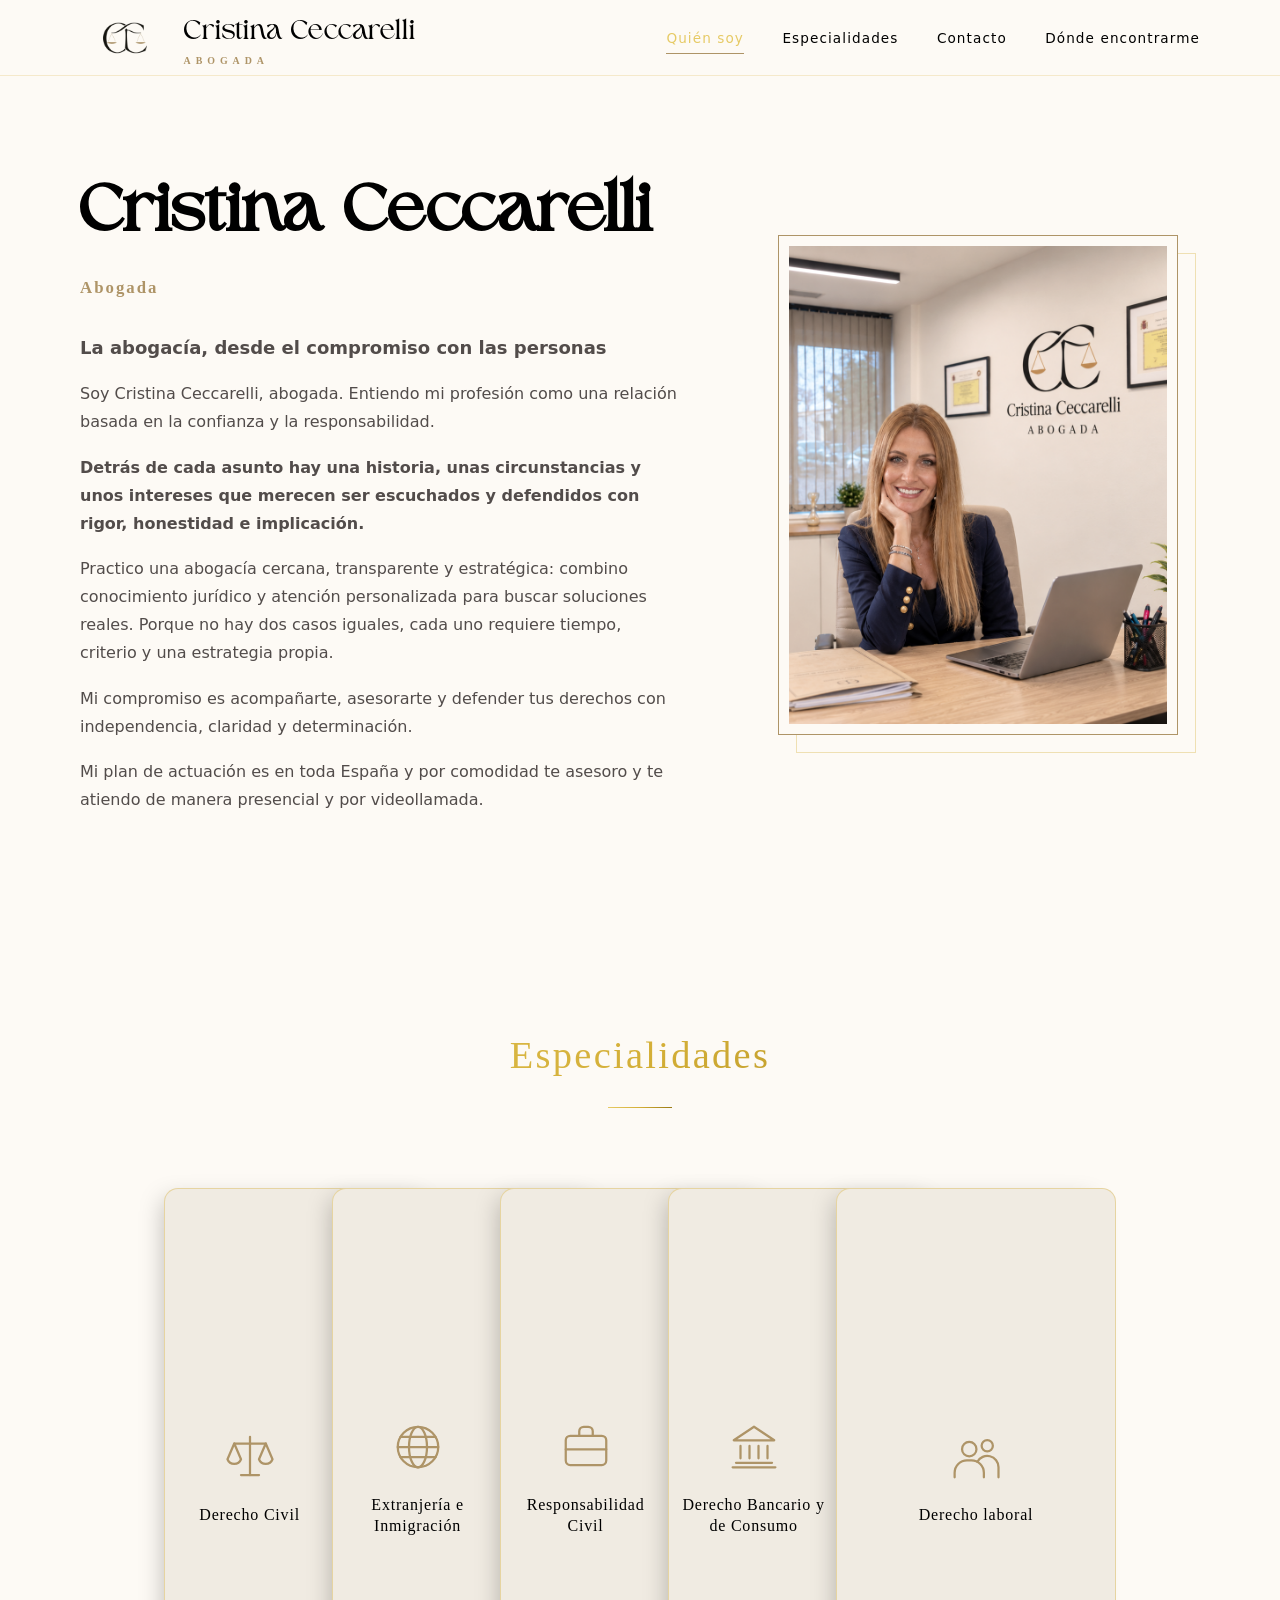
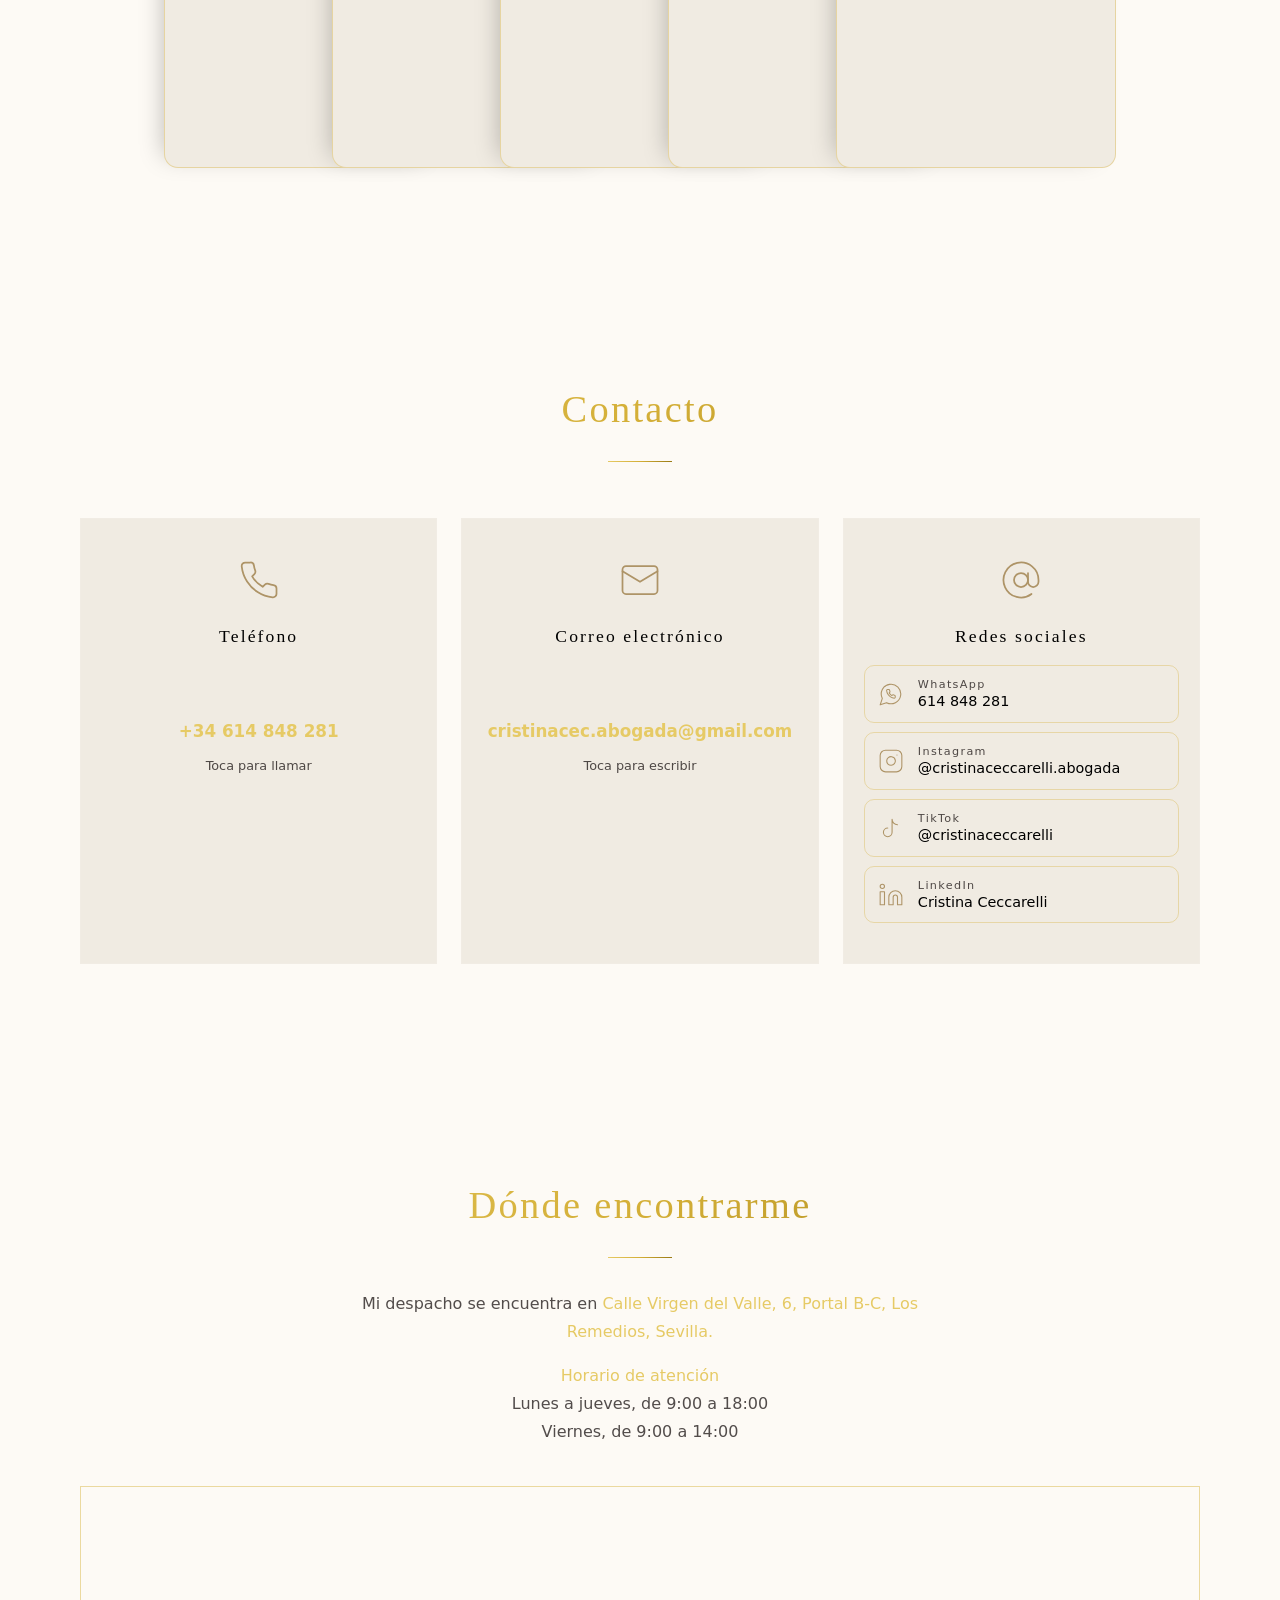
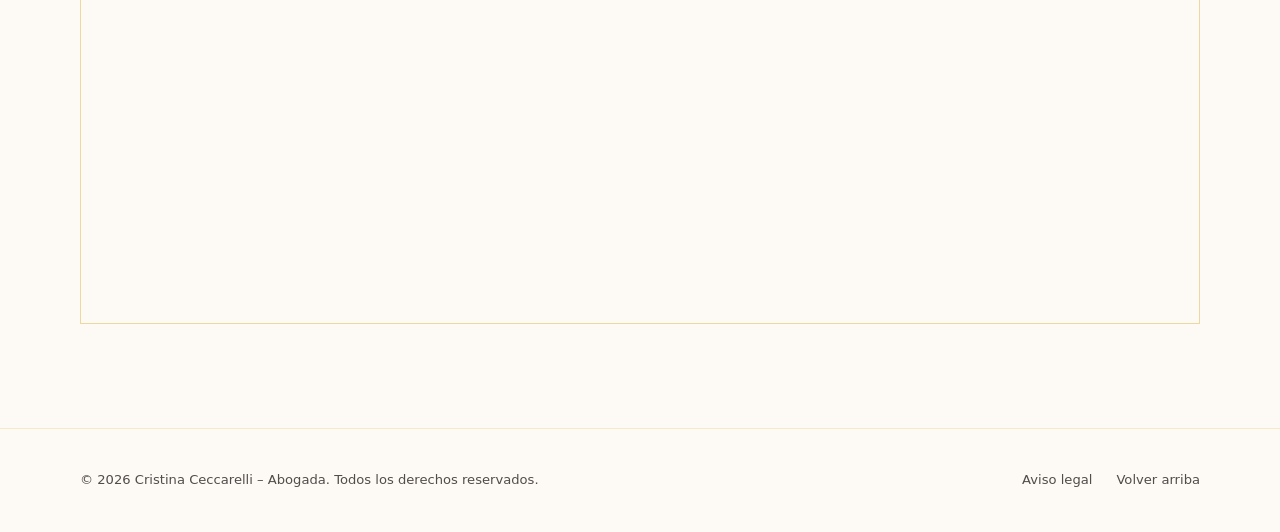
==== commit a3dc3d19: "Update print statement from 'Hello' to 'Goodbye'" ====
--- a/index.html
+++ b/index.html
@@ -465,7 +465,7 @@
                   </svg>
                   <span class="social-text">
                     <span class="social-name">TikTok</span>
-                    <span class="social-handle">@cristinaceccarelli.abogada</span>
+                    <span class="social-handle">@cristinaceccarelli</span>
                   </span>
                 </a>
               </li>
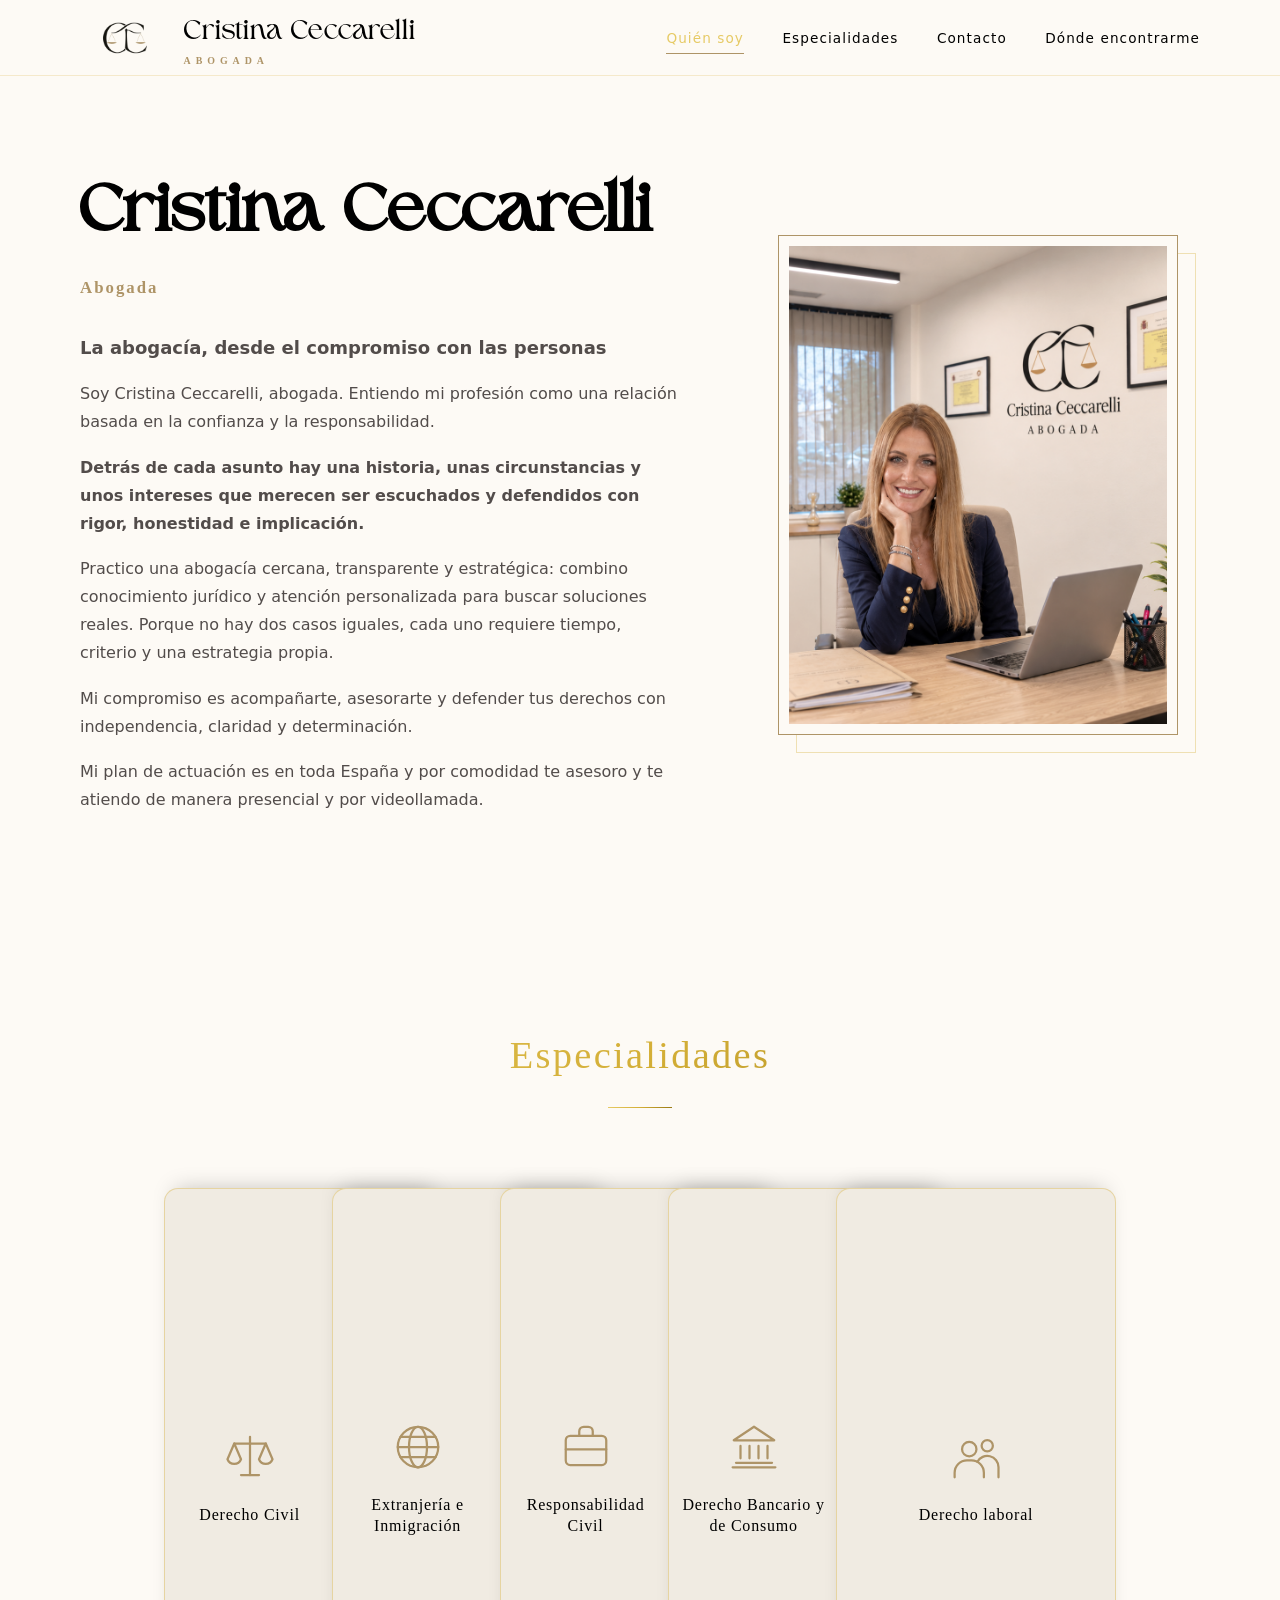
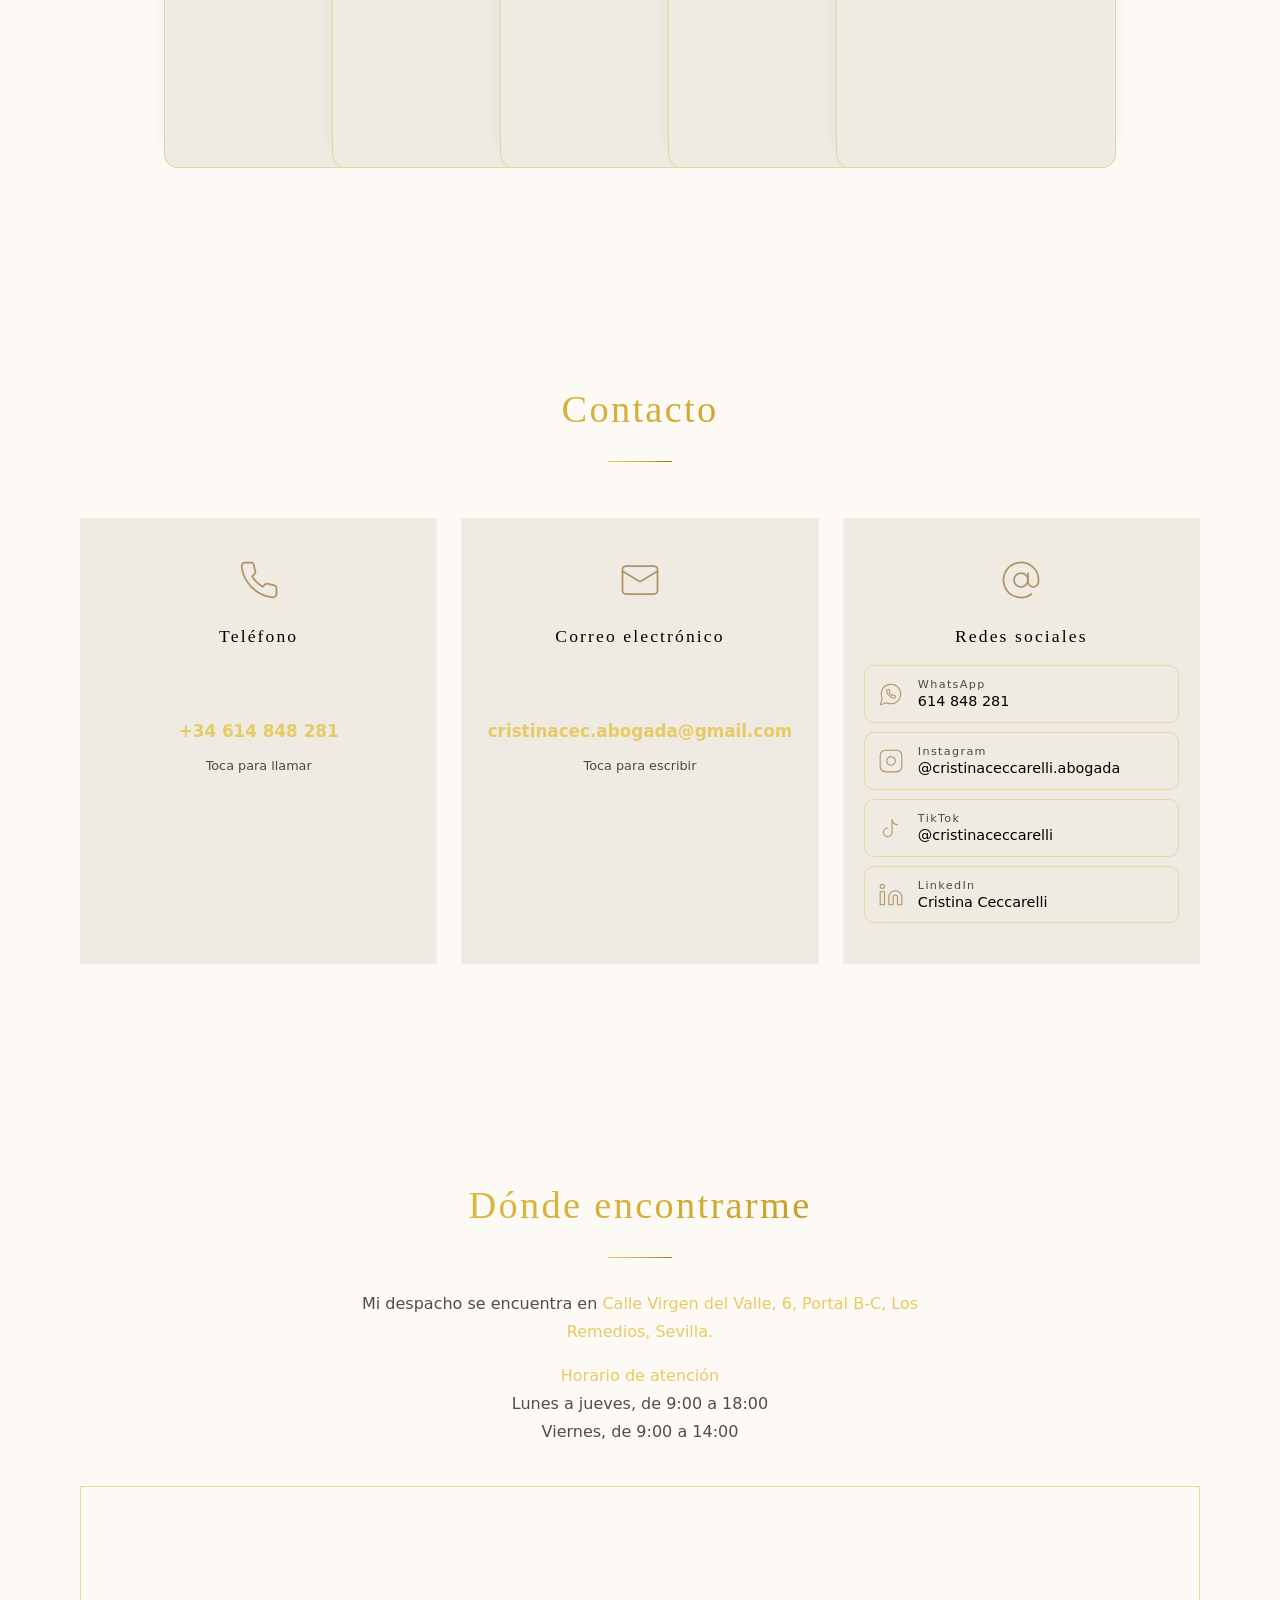
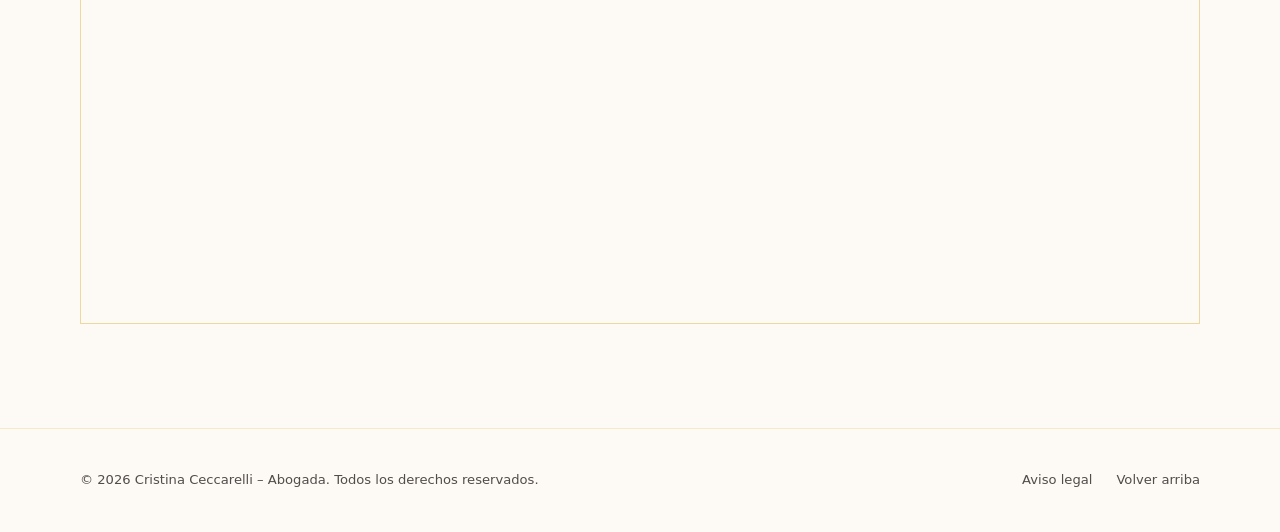
==== commit 651b978b: "Update index.html" ====
--- a/index.html
+++ b/index.html
@@ -445,7 +445,7 @@
 
               <!-- Instagram. ✏️ Cambia el usuario en el enlace y en el texto -->
               <li>
-                <a class="social-link" href="https://www.instagram.com/ceccarelli.legal/" target="_blank" rel="noopener noreferrer" aria-label="Instagram: @ceccarelli.legal">
+                <a class="social-link" href="https://www.instagram.com/cristinaceccarelli.abogada/" target="_blank" rel="noopener noreferrer" aria-label="Instagram: @ceccarelli.legal">
                   <svg viewBox="0 0 24 24" fill="none" stroke="currentColor" stroke-width="1" stroke-linecap="round" stroke-linejoin="round" aria-hidden="true">
                     <rect width="20" height="20" x="2" y="2" rx="5" ry="5"/>
                     <path d="M16 11.37A4 4 0 1 1 12.63 8 4 4 0 0 1 16 11.37z"/>
@@ -459,7 +459,7 @@
               </li>
 <!-- Tik Tok. ✏️ Cambia el usuario en el enlace y en el texto -->
               <li>
-                <a class="social-link" href="https://tiktok.com/@ceccarelli.legal" target="_blank" rel="noopener noreferrer" aria-label="TikTok: @ceccarelli.legal">
+                <a class="social-link" href="https://tiktok.com/@cristinaceccarelli" target="_blank" rel="noopener noreferrer" aria-label="TikTok: @ceccarelli.legal">
                   <svg viewBox="0 0 24 24" fill="none" stroke="currentColor" stroke-width="1" stroke-linecap="round" stroke-linejoin="round" aria-hidden="true">
                     <path d="M9 12a4 4 0 1 0 4 4V4a5 5 0 0 0 5 5" />
                   </svg>
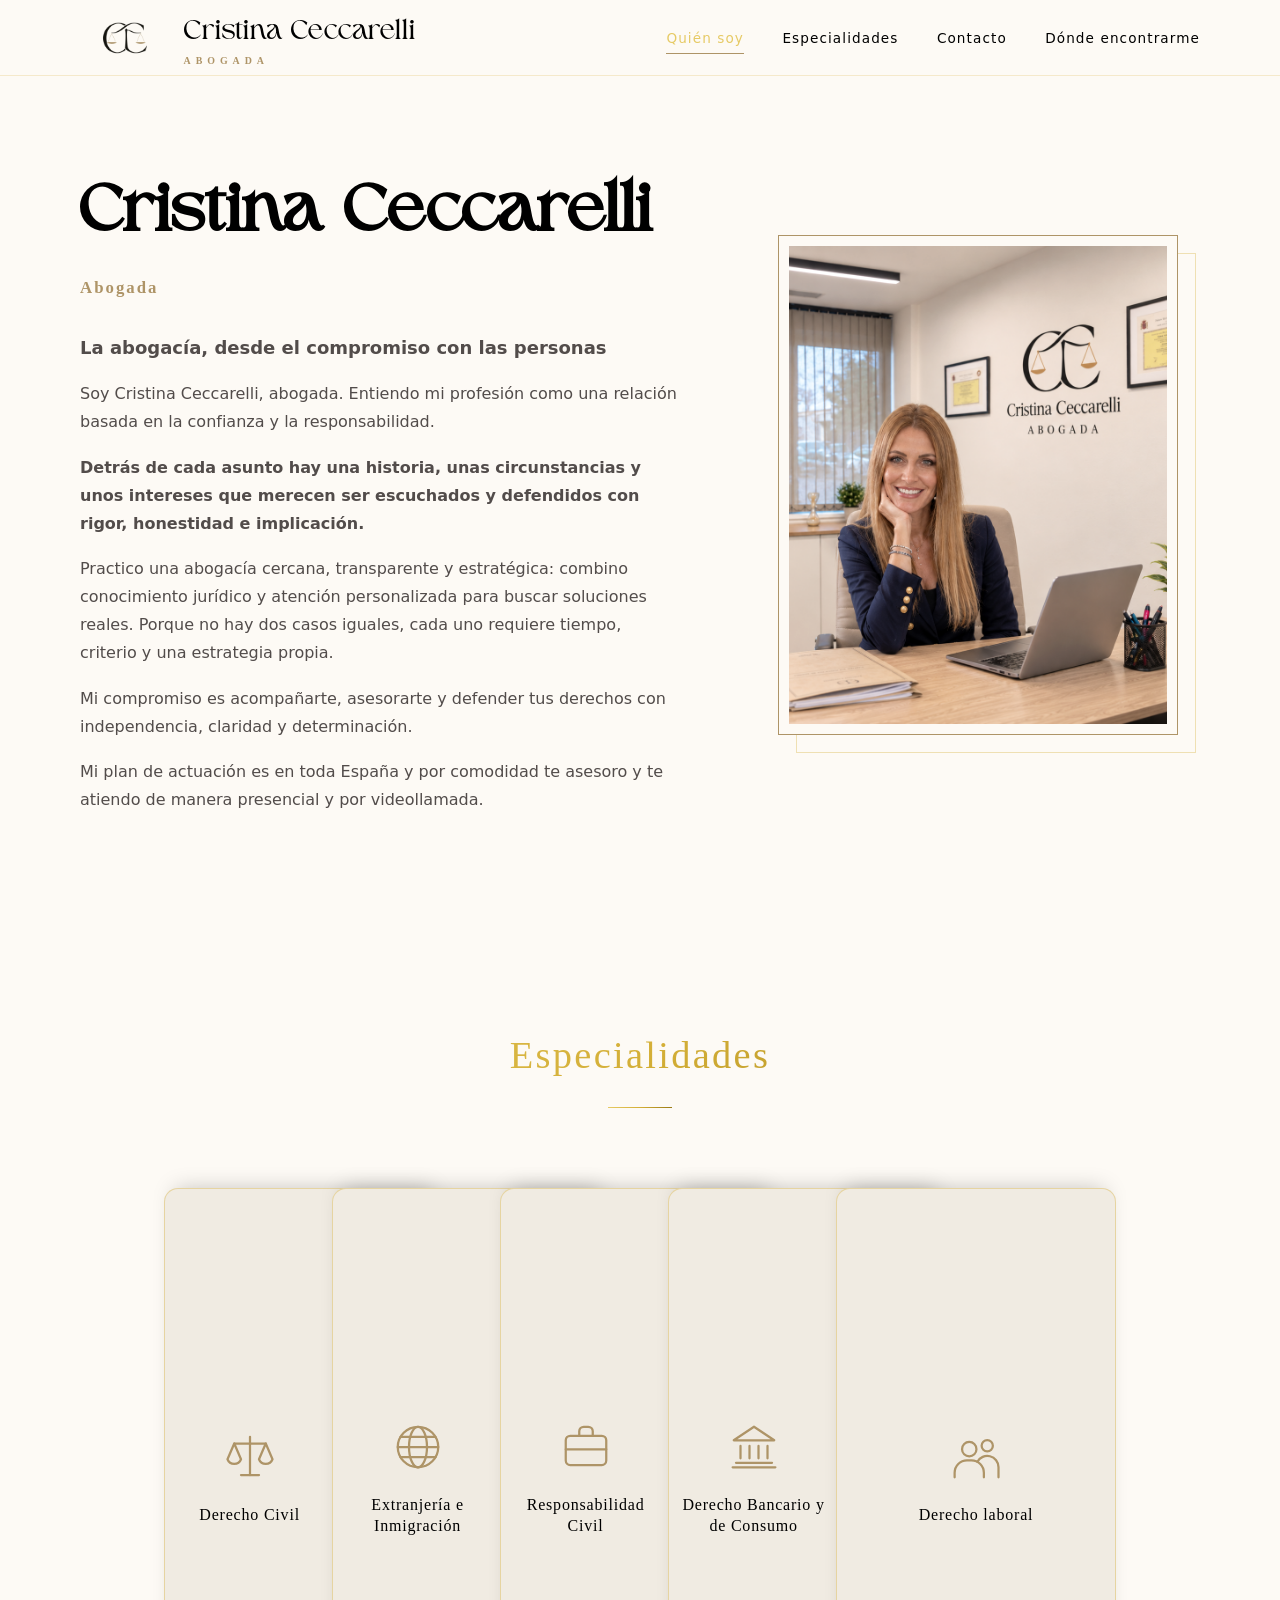
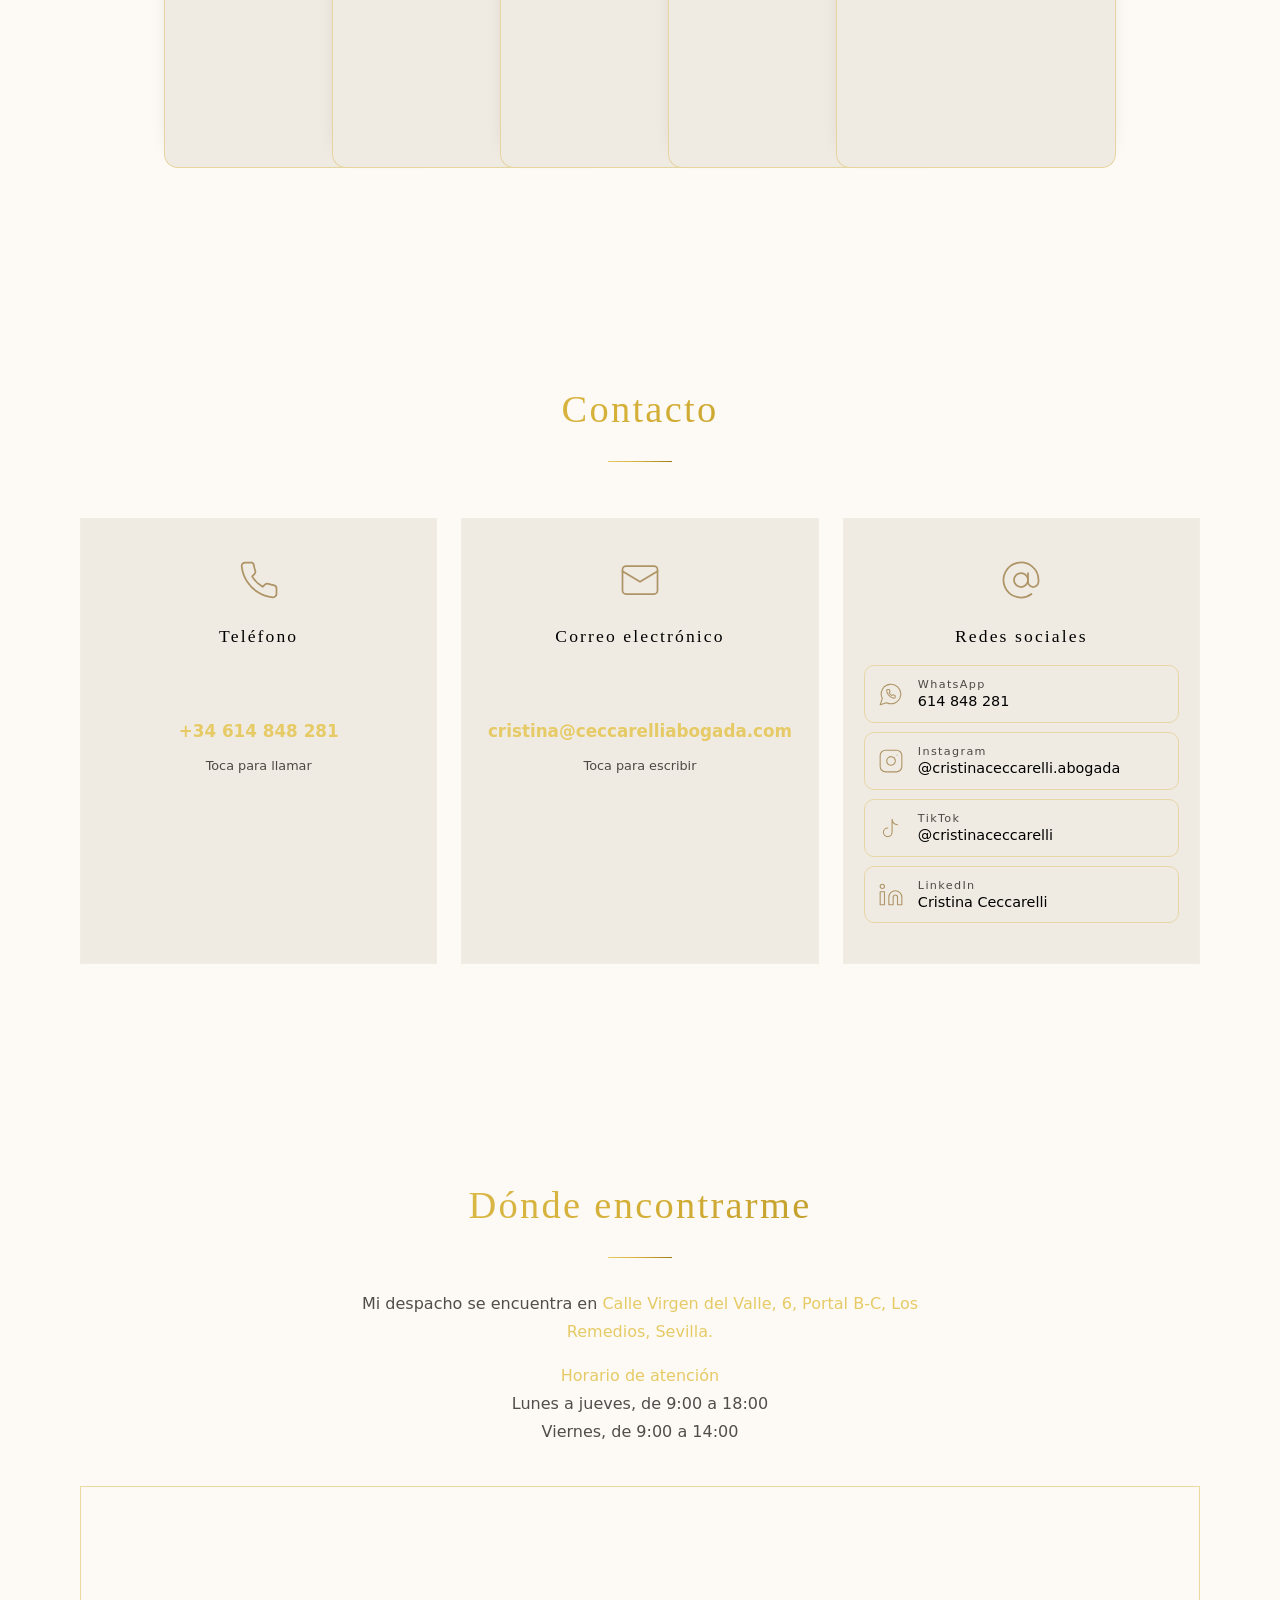
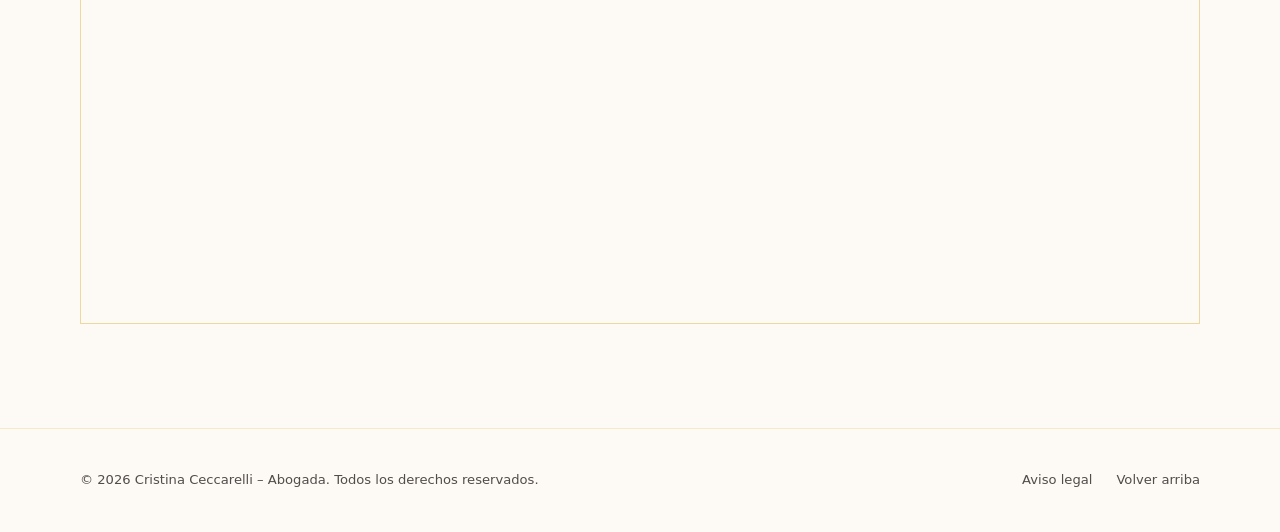
==== commit 57fa8e2f: "Cambio de correo electrónico" ====
--- a/index.html
+++ b/index.html
@@ -78,7 +78,7 @@
     "image": "https://ceccarelliabogada.com/images/foto-cristina.png",
     "description": "Despacho de abogada en Los Remedios (Sevilla) especializado en derecho civil, regulación y despidos.",
     "telephone": "+34614848281",
-    "email": "cristinacec.abogada@gmail.com",
+    "email": "cristina@ceccarelliabogada.com",
     "address": {
       "@type": "PostalAddress",
       "streetAddress": "Calle Virgen del Valle, 6, Portal B-C",
@@ -410,13 +410,13 @@
             <span class="note">Toca para llamar</span>
           </a>
 
-          <a class="contact-card" href="mailto:cristinacec.abogada@gmail.com">
+          <a class="contact-card" href="mailto:cristina@ceccarelliabogada.com">
             <svg class="icon" viewBox="0 0 24 24" fill="none" stroke="currentColor" stroke-width="1" stroke-linecap="round" stroke-linejoin="round" aria-hidden="true">
               <rect x="2" y="4" width="20" height="16" rx="2"/>
               <path d="m22 7-10 6L2 7"/>
             </svg>
             <h3>Correo electrónico</h3>
-            <br><br><span class="value"><b><caption></caption>cristinacec.abogada@gmail.com</b></span>
+            <br><br><span class="value"><b><caption></caption>cristina@ceccarelliabogada.com</b></span>
             <span class="note">Toca para escribir</span>
           </a>
 
@@ -445,7 +445,7 @@
 
               <!-- Instagram. ✏️ Cambia el usuario en el enlace y en el texto -->
               <li>
-                <a class="social-link" href="https://www.instagram.com/cristinaceccarelli.abogada/" target="_blank" rel="noopener noreferrer" aria-label="Instagram: @ceccarelli.legal">
+                <a class="social-link" href="https://www.instagram.com/cristinaceccarelli.abogada/" target="_blank" rel="noopener noreferrer" aria-label="Instagram: @cristinaceccarelli.abogada">
                   <svg viewBox="0 0 24 24" fill="none" stroke="currentColor" stroke-width="1" stroke-linecap="round" stroke-linejoin="round" aria-hidden="true">
                     <rect width="20" height="20" x="2" y="2" rx="5" ry="5"/>
                     <path d="M16 11.37A4 4 0 1 1 12.63 8 4 4 0 0 1 16 11.37z"/>
@@ -459,7 +459,7 @@
               </li>
 <!-- Tik Tok. ✏️ Cambia el usuario en el enlace y en el texto -->
               <li>
-                <a class="social-link" href="https://tiktok.com/@cristinaceccarelli" target="_blank" rel="noopener noreferrer" aria-label="TikTok: @ceccarelli.legal">
+                <a class="social-link" href="https://www.tiktok.com/@cristinaceccarelli" target="_blank" rel="noopener noreferrer" aria-label="TikTok: @cristinaceccarelli">
                   <svg viewBox="0 0 24 24" fill="none" stroke="currentColor" stroke-width="1" stroke-linecap="round" stroke-linejoin="round" aria-hidden="true">
                     <path d="M9 12a4 4 0 1 0 4 4V4a5 5 0 0 0 5 5" />
                   </svg>
@@ -552,7 +552,7 @@
     <li><strong>NIF/DNI:</strong> 60816901W</li>
     <li><strong>Domicilio profesional:</strong> C/ Virgen del Valle, nº 6, B-C, Sevilla (España)</li>
     <li><strong>Teléfono:</strong> 614 848 281</li>
-    <li><strong>Correo electrónico:</strong> cristinacec.abogada@gmail.com</li>
+    <li><strong>Correo electrónico:</strong> cristina@ceccarelliabogada.com</li>
     <li><strong>Actividad:</strong> ejercicio de la abogacía y prestación de servicios jurídicos.</li>
   </ul>
 
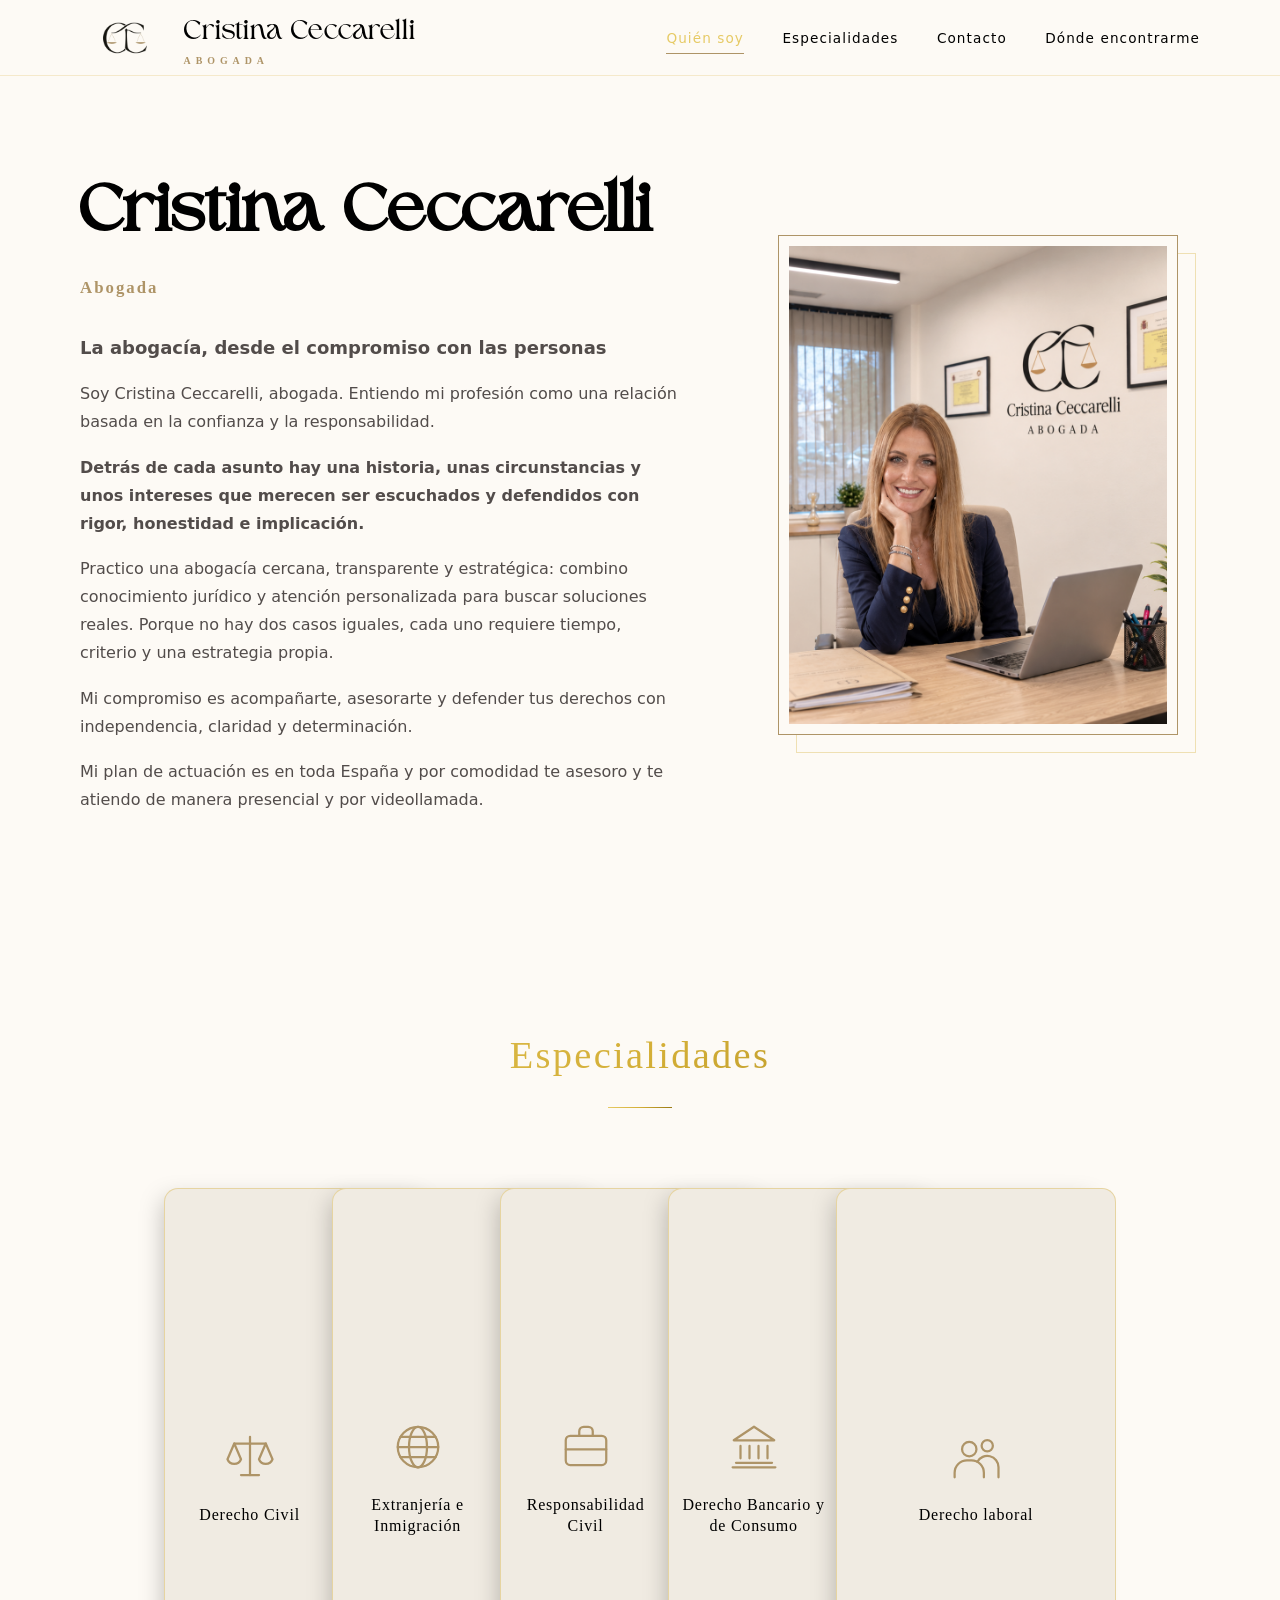
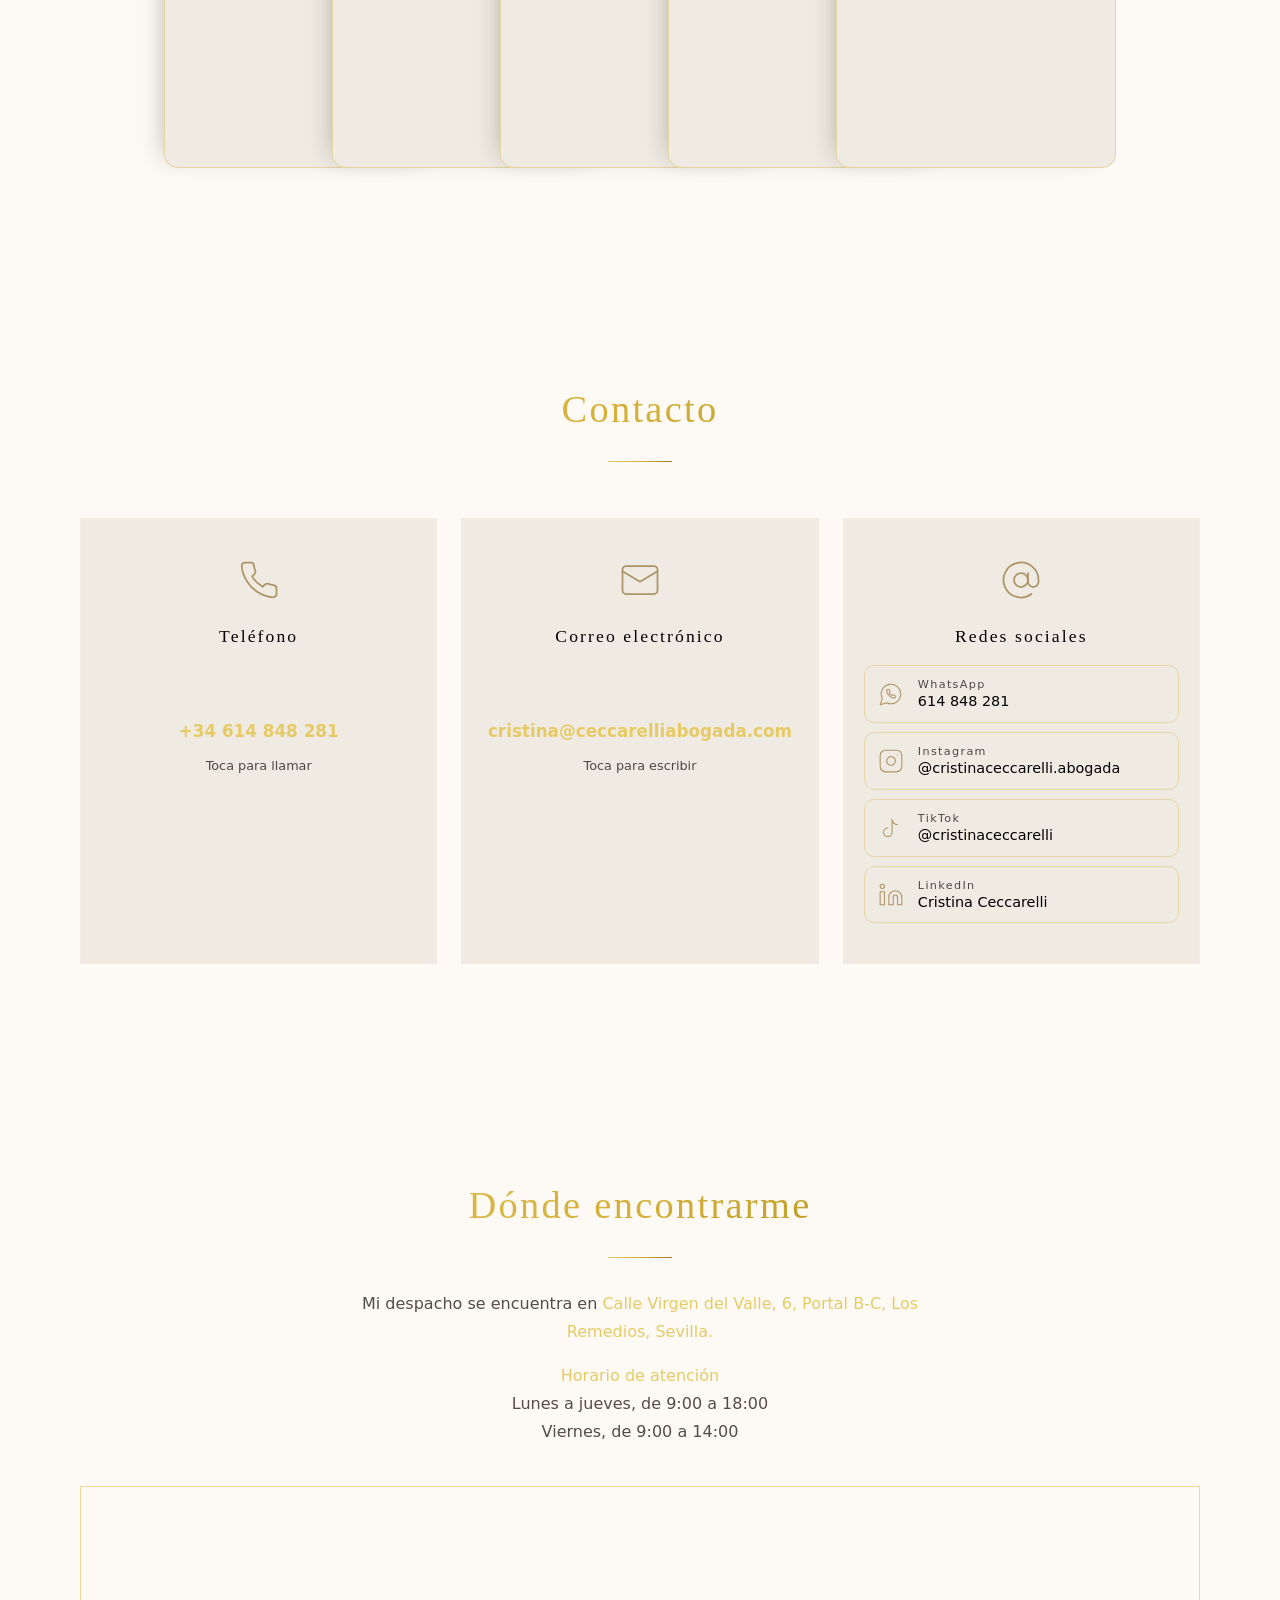
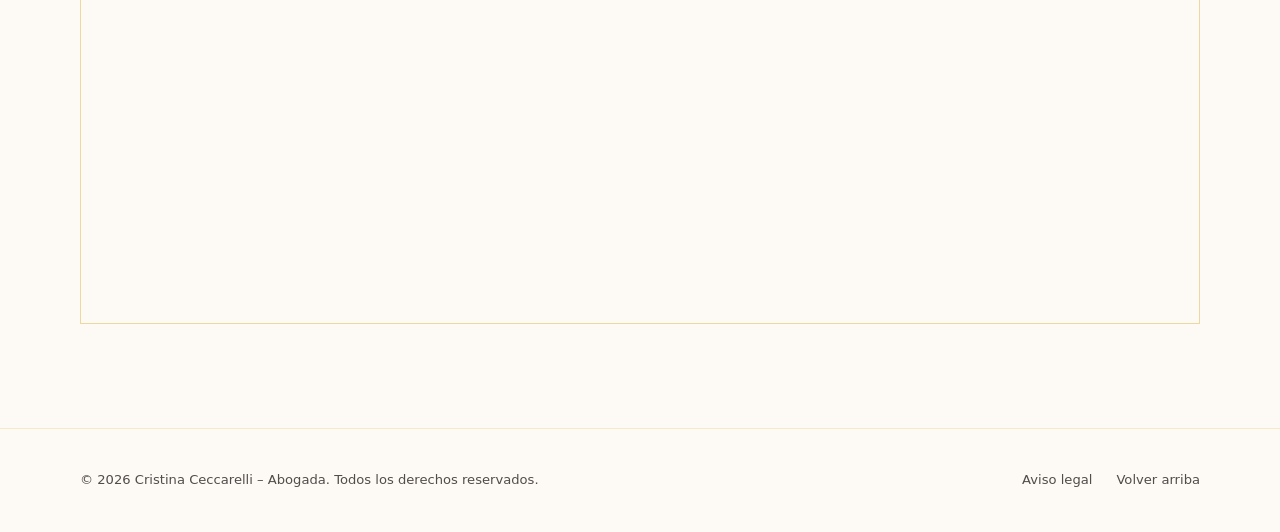
==== commit 149d1e21: "Update index.html" ====
--- a/index.html
+++ b/index.html
@@ -66,82 +66,45 @@
        ✏️ Sustituye los valores marcados con [ ] y revisa teléfono, email y horario.
        Los datos deben coincidir EXACTAMENTE con la web y con Google Business Profile.
        ========================================================== -->
-  <script type="application/ld+json">
-  {
-    "@context": "https://schema.org",
-    "@type": ["Attorney", "LegalService"],
-    "@id": "https://ceccarelliabogada.com/#abogada",
-    "name": "Cristina Ceccarelli - Abogada",
-    "alternateName": "Cristina Ceccarelli Abogada",
-    "url": "https://ceccarelliabogada.com/",
-    "logo": "https://ceccarelliabogada.com/images/logo-balanza.png",
-    "image": "https://ceccarelliabogada.com/images/foto-cristina.png",
-    "description": "Despacho de abogada en Los Remedios (Sevilla) especializado en derecho civil, regulación y despidos.",
-    "telephone": "+34614848281",
-    "email": "cristina@ceccarelliabogada.com",
-    "address": {
-      "@type": "PostalAddress",
-      "streetAddress": "Calle Virgen del Valle, 6, Portal B-C",
-      "addressLocality": "Sevilla",
-      "addressRegion": "Andalucía",
-      "postalCode": "41011",
-      "addressCountry": "ES"
+<script type="application/ld+json">
+{
+  "@context": "https://schema.org",
+  "@type": "LegalService",
+  "name": "Cristina Ceccarelli - Abogada",
+  "url": "https://ceccarelliabogada.com/",
+  "telephone": "+34614848281",
+  "address": {
+    "@type": "PostalAddress",
+    "streetAddress": "Calle Virgen del Valle, 6, Portal B-C",
+    "addressLocality": "Sevilla",
+    "addressRegion": "Andalucía",
+    "postalCode": "41011",
+    "addressCountry": "ES"
+  },
+  "areaServed": [
+    {
+      "@type": "City",
+      "name": "Sevilla"
     },
-    "hasMap": "https://www.google.com/maps?q=Los+Remedios,+Sevilla,+Espa%C3%B1a",
-    "areaServed": [
-      { "@type": "City", "name": "Sevilla" },
-      { "@type": "AdministrativeArea", "name": "Provincia de Sevilla" }
-    ],
-    "availableLanguage": ["es"],
-    "knowsAbout": ["Derecho civil", "Regulación", "Despidos"],
-    "openingHoursSpecification": [
-  {
-    "@type": "OpeningHoursSpecification",
-    "dayOfWeek": [
-      "Monday", "Tuesday", "Wednesday", "Thursday"
-    ],
-    "opens": "09:00",
-    "closes": "18:00"
-  },
-  {
-    "@type": "OpeningHoursSpecification",
-    "dayOfWeek": "Friday",
-    "opens": "09:00",
-    "closes": "14:00"
-  }
-],
-    "hasOfferCatalog": {
-      "@type": "OfferCatalog",
-      "name": "Áreas de práctica",
-      "itemListElement": [
-        {
-          "@type": "Offer",
-          "itemOffered": {
-            "@type": "Service",
-            "name": "Derecho civil",
-            "description": "Contratos, herencias y testamentos, arrendamientos, reclamación de deudas, comunidades de propietarios y responsabilidad civil."
-          }
-        },
-        {
-          "@type": "Offer",
-          "itemOffered": {
-            "@type": "Service",
-            "name": "Regulación",
-            "description": "Cumplimiento normativo, protección de datos, licencias y autorizaciones, recursos contra sanciones y procedimientos administrativos."
-          }
-        },
-        {
-          "@type": "Offer",
-          "itemOffered": {
-            "@type": "Service",
-            "name": "Despidos",
-            "description": "Revisión de cartas de despido, despidos improcedentes, nulos y objetivos, cálculo de indemnizaciones y defensa ante el juzgado de lo social."
-          }
-        }
-      ]
+    {
+      "@type": "Country",
+      "name": "España"
     }
-  }
-  </script>
+  ],
+  "knowsAbout": [
+    "Derecho Civil",
+    "Extranjería e Inmigración",
+    "Responsabilidad Civil",
+    "Derecho Bancario y de Consumo",
+    "Derecho Laboral"
+  ],
+  "sameAs": [
+    "https://www.instagram.com/cristinaceccarelli.abogada/",
+    "https://www.tiktok.com/@cristinaceccarelli",
+    "https://www.linkedin.com/in/cristina-ceccarelli/"
+  ]
+}
+</script>
 
   <!-- ==========================================================
        FUENTES Y ESTILOS
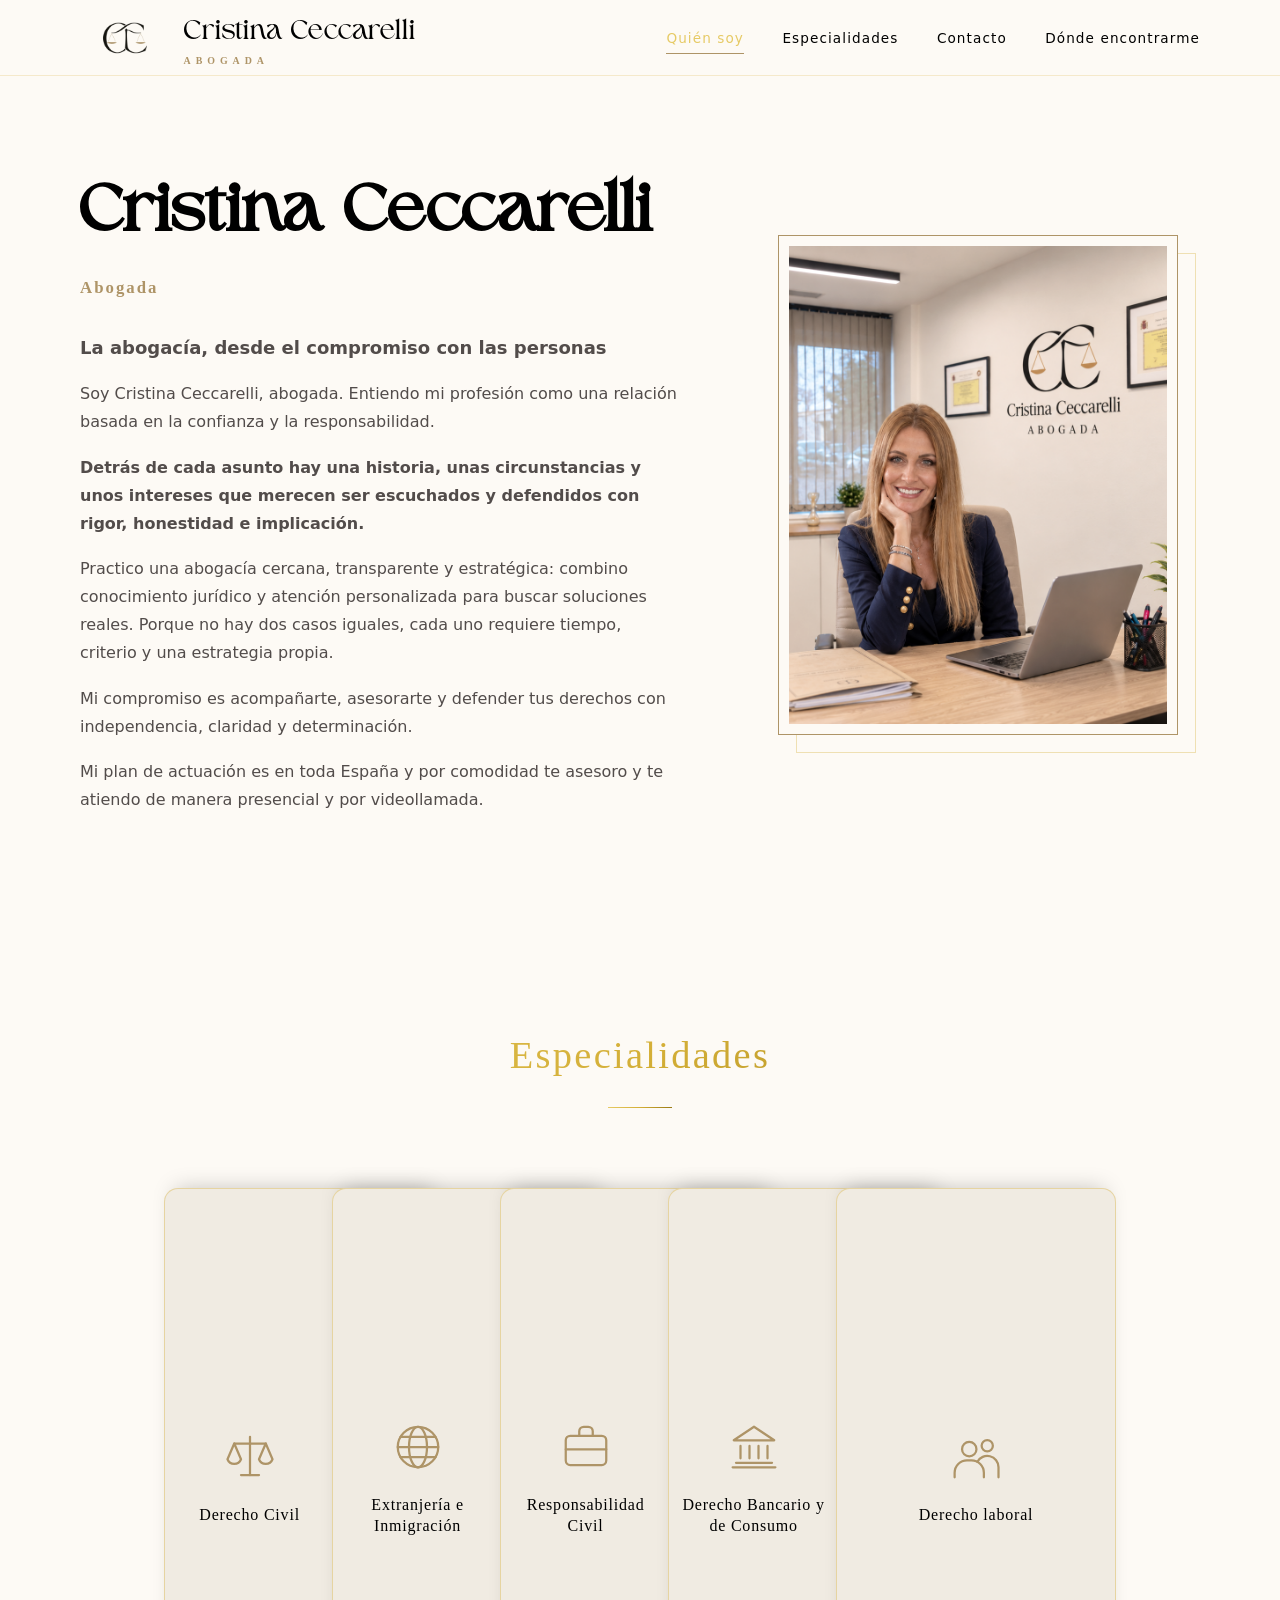
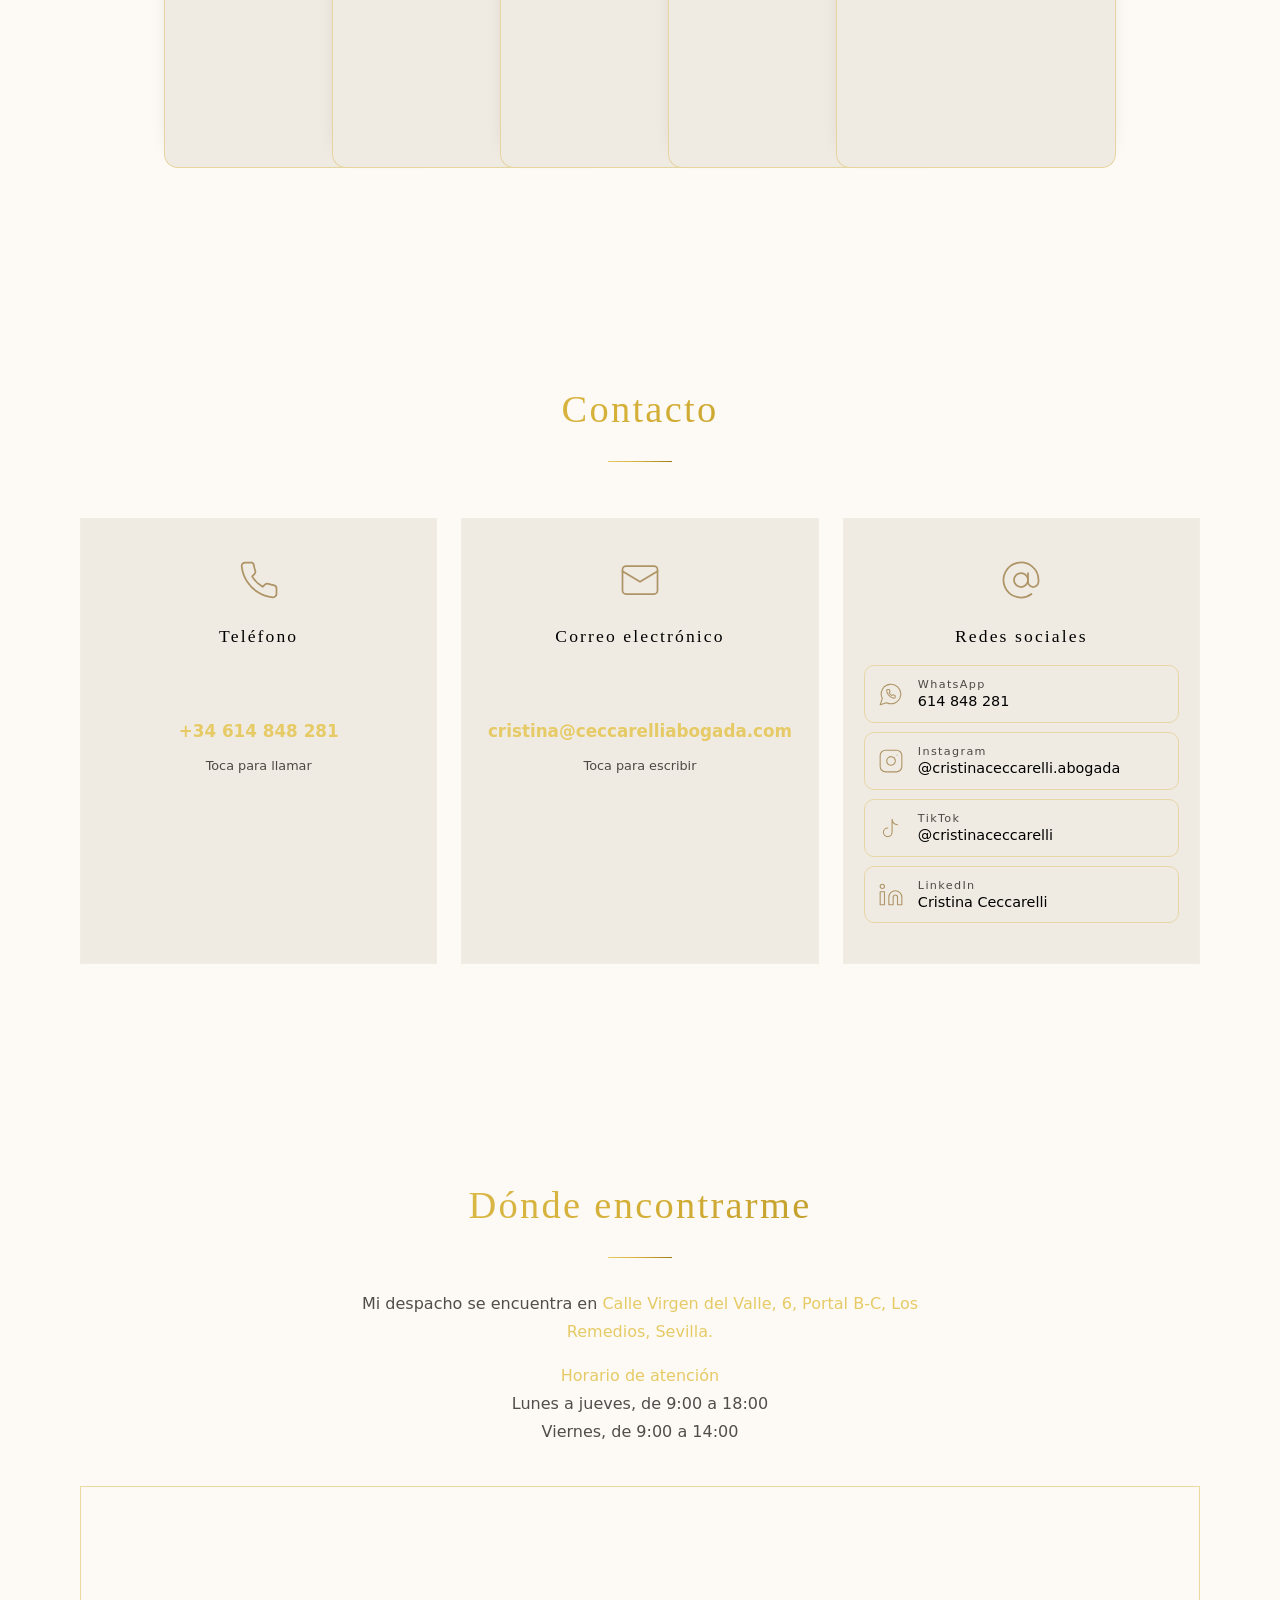
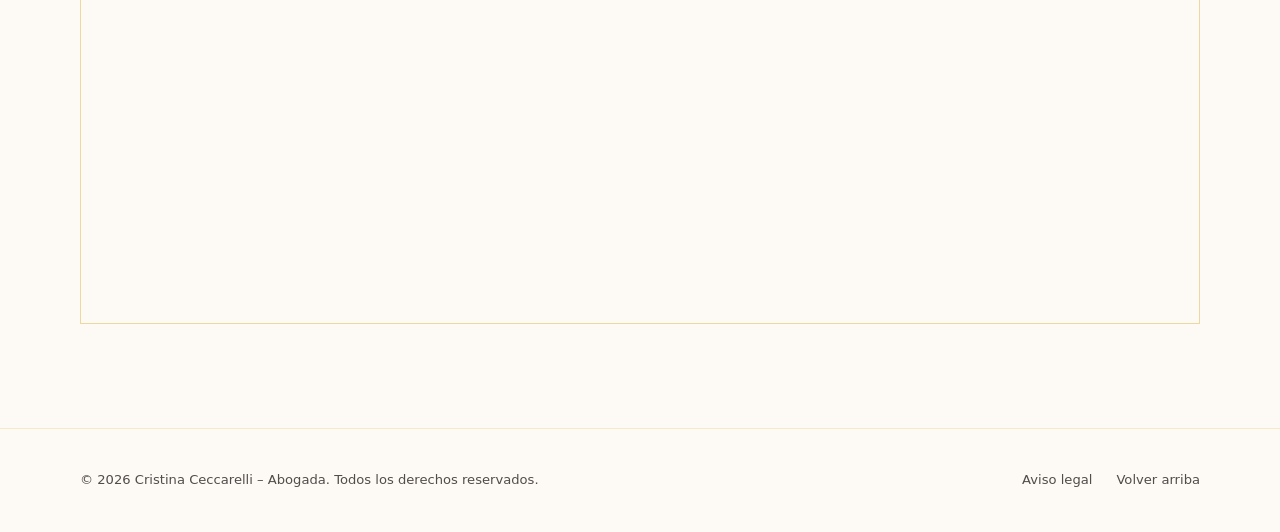
==== commit faab40e3: "Update index.html" ====
--- a/index.html
+++ b/index.html
@@ -18,9 +18,9 @@
   <!-- ==========================================================
        SEO BÁSICO
        ========================================================== -->
-  <title>Abogada en Sevilla (Los Remedios) | Cristina Ceccarelli</title>
-  <meta name="description" content="Abogada en Los Remedios, Sevilla. Derecho civil, regulación y despidos. Atención cercana y rigurosa. Pide tu primera consulta por teléfono o correo.">
-  <meta name="keywords" content="abogada Sevilla, abogada Los Remedios, abogada despidos Sevilla, abogada derecho civil Sevilla, despido improcedente Sevilla, herencias Sevilla, regulación, Cristina Ceccarelli">
+  <title>Cristina Ceccarelli · Abogada en Sevilla (Los Remedios)</title>
+  <meta name="description" content="Cristina Ceccarelli, abogada en Sevilla (Los Remedios). Especialista en Derecho Civil, Extranjería e Inmigración, Responsabilidad Civil, Derecho Bancario y Derecho Laboral.">
+  <meta name="keywords" content="Cristina Ceccarelli, Ceccarelli abogada, Cristina Ceccarelli abogada Sevilla, abogada Los Remedios Sevilla, abogada extranjería Sevilla, abogada derecho civil Sevilla, abogada laboral Sevilla">
   <meta name="author" content="Cristina Ceccarelli">
   <meta name="robots" content="index, follow, max-image-preview:large, max-snippet:-1">
   <meta name="theme-color" content="#0D0D0D">
@@ -69,39 +69,127 @@
 <script type="application/ld+json">
 {
   "@context": "https://schema.org",
-  "@type": "LegalService",
-  "name": "Cristina Ceccarelli - Abogada",
-  "url": "https://ceccarelliabogada.com/",
-  "telephone": "+34614848281",
-  "address": {
-    "@type": "PostalAddress",
-    "streetAddress": "Calle Virgen del Valle, 6, Portal B-C",
-    "addressLocality": "Sevilla",
-    "addressRegion": "Andalucía",
-    "postalCode": "41011",
-    "addressCountry": "ES"
-  },
-  "areaServed": [
+  "@graph": [
     {
-      "@type": "City",
-      "name": "Sevilla"
+      "@type": ["Attorney", "LegalService"],
+      "@id": "https://ceccarelliabogada.com/#abogada",
+      "name": "Cristina Ceccarelli - Abogada",
+      "alternateName": ["Cristina Ceccarelli Abogada", "Ceccarelli Abogada"],
+      "url": "https://ceccarelliabogada.com/",
+      "logo": "https://ceccarelliabogada.com/images/logo-balanza.png",
+      "image": "https://ceccarelliabogada.com/images/foto-cristina.png",
+      "description": "Despacho de Cristina Ceccarelli, abogada en Los Remedios (Sevilla), especializado en derecho civil, extranjería e inmigración, responsabilidad civil, derecho bancario y de consumo y derecho laboral.",
+      "telephone": "+34614848281",
+      "email": "cristina@ceccarelliabogada.com",
+      "founder": {
+        "@id": "https://ceccarelliabogada.com/#persona"
+      },
+      "address": {
+        "@type": "PostalAddress",
+        "streetAddress": "Calle Virgen del Valle, 6, Portal B-C",
+        "addressLocality": "Sevilla",
+        "addressRegion": "Andalucía",
+        "postalCode": "41011",
+        "addressCountry": "ES"
+      },
+      "hasMap": "https://www.google.com/maps?q=Calle+Virgen+del+Valle,+6,+Portal+B-C,+41011+Sevilla",
+      "areaServed": [
+        { "@type": "City", "name": "Sevilla" },
+        { "@type": "AdministrativeArea", "name": "Provincia de Sevilla" },
+        { "@type": "Country", "name": "España" }
+      ],
+      "availableLanguage": ["es"],
+      "knowsAbout": [
+        "Derecho Civil",
+        "Extranjería e Inmigración",
+        "Responsabilidad Civil",
+        "Derecho Bancario y de Consumo",
+        "Derecho laboral"
+      ],
+      "sameAs": [
+        "https://www.instagram.com/cristinaceccarelli.abogada/",
+        "https://www.tiktok.com/@cristinaceccarelli",
+        "https://www.linkedin.com/in/cristina-ceccarelli-412370138/"
+      ],
+      "openingHoursSpecification": [
+        {
+          "@type": "OpeningHoursSpecification",
+          "dayOfWeek": ["Monday", "Tuesday", "Wednesday", "Thursday"],
+          "opens": "09:00",
+          "closes": "18:00"
+        },
+        {
+          "@type": "OpeningHoursSpecification",
+          "dayOfWeek": "Friday",
+          "opens": "09:00",
+          "closes": "14:00"
+        }
+      ],
+      "hasOfferCatalog": {
+        "@type": "OfferCatalog",
+        "name": "Áreas de práctica",
+        "itemListElement": [
+          {
+            "@type": "Offer",
+            "itemOffered": {
+              "@type": "Service",
+              "name": "Derecho Civil",
+              "description": "Arrendamientos urbanos, reclamaciones de cantidad, incumplimientos contractuales, resolución y rescisión de contratos, negociación extrajudicial, procedimientos judiciales civiles y sucesiones y herencias."
+            }
+          },
+          {
+            "@type": "Offer",
+            "itemOffered": {
+              "@type": "Service",
+              "name": "Extranjería e Inmigración",
+              "description": "Autorizaciones de residencia y trabajo, regularizaciones extraordinarias, arraigo social, sociolaboral y socioformativo, familiares de ciudadanos españoles, nacionalidad española, estudios, residencia no lucrativa, nómadas digitales y recursos."
+            }
+          },
+          {
+            "@type": "Offer",
+            "itemOffered": {
+              "@type": "Service",
+              "name": "Responsabilidad Civil",
+              "description": "Accidentes de tráfico, negligencias médicas, reclamaciones a aseguradoras, indemnizaciones por lesiones temporales y secuelas, daños y perjuicios y procedimientos judiciales."
+            }
+          },
+          {
+            "@type": "Offer",
+            "itemOffered": {
+              "@type": "Service",
+              "name": "Derecho Bancario y de Consumo",
+              "description": "Cláusulas abusivas, cláusulas suelo, gastos hipotecarios, reclamaciones frente a entidades financieras, defensa de consumidores y usuarios y reclamaciones por productos y servicios bancarios."
+            }
+          },
+          {
+            "@type": "Offer",
+            "itemOffered": {
+              "@type": "Service",
+              "name": "Derecho laboral",
+              "description": "Despidos y extinciones contractuales, reclamaciones de cantidad, derechos y condiciones laborales, conciliaciones, procedimientos laborales y asesoramiento a trabajadores."
+            }
+          }
+        ]
+      }
     },
     {
-      "@type": "Country",
-      "name": "España"
+      "@type": "Person",
+      "@id": "https://ceccarelliabogada.com/#persona",
+      "name": "Cristina Ceccarelli",
+      "givenName": "Cristina",
+      "familyName": "Ceccarelli",
+      "jobTitle": "Abogada",
+      "url": "https://ceccarelliabogada.com/",
+      "image": "https://ceccarelliabogada.com/images/foto-cristina.png",
+      "worksFor": {
+        "@id": "https://ceccarelliabogada.com/#abogada"
+      },
+      "sameAs": [
+        "https://www.instagram.com/cristinaceccarelli.abogada/",
+        "https://www.tiktok.com/@cristinaceccarelli",
+        "https://www.linkedin.com/in/cristina-ceccarelli-412370138/"
+      ]
     }
-  ],
-  "knowsAbout": [
-    "Derecho Civil",
-    "Extranjería e Inmigración",
-    "Responsabilidad Civil",
-    "Derecho Bancario y de Consumo",
-    "Derecho Laboral"
-  ],
-  "sameAs": [
-    "https://www.instagram.com/cristinaceccarelli.abogada/",
-    "https://www.tiktok.com/@cristinaceccarelli",
-    "https://www.linkedin.com/in/cristina-ceccarelli/"
   ]
 }
 </script>
@@ -159,15 +247,14 @@
           <p class="lead">Abogada </p>
 
           <!-- ✏️ TEXTO DE PRESENTACIÓN (editable) -->
-          <p>
-        <p class="about-subtitle">
+          <p class="about-subtitle">
             La abogacía, desde el compromiso con las personas
-        </p>
+          </p>
           <p>
         Soy Cristina Ceccarelli, abogada. Entiendo mi profesión como una relación basada en la confianza y la responsabilidad.
           </p>
           <p>
-          <b><b>Detrás de cada asunto hay una historia, unas circunstancias y unos intereses que merecen ser escuchados y defendidos con rigor, honestidad e implicación.</b></b>
+          <b>Detrás de cada asunto hay una historia, unas circunstancias y unos intereses que merecen ser escuchados y defendidos con rigor, honestidad e implicación.</b>
           </p>
           <p>
           Practico una abogacía cercana, transparente y estratégica: combino conocimiento jurídico y
@@ -379,7 +466,7 @@
               <path d="m22 7-10 6L2 7"/>
             </svg>
             <h3>Correo electrónico</h3>
-            <br><br><span class="value"><b><caption></caption>cristina@ceccarelliabogada.com</b></span>
+            <br><br><span class="value"><b>cristina@ceccarelliabogada.com</b></span>
             <span class="note">Toca para escribir</span>
           </a>
 
